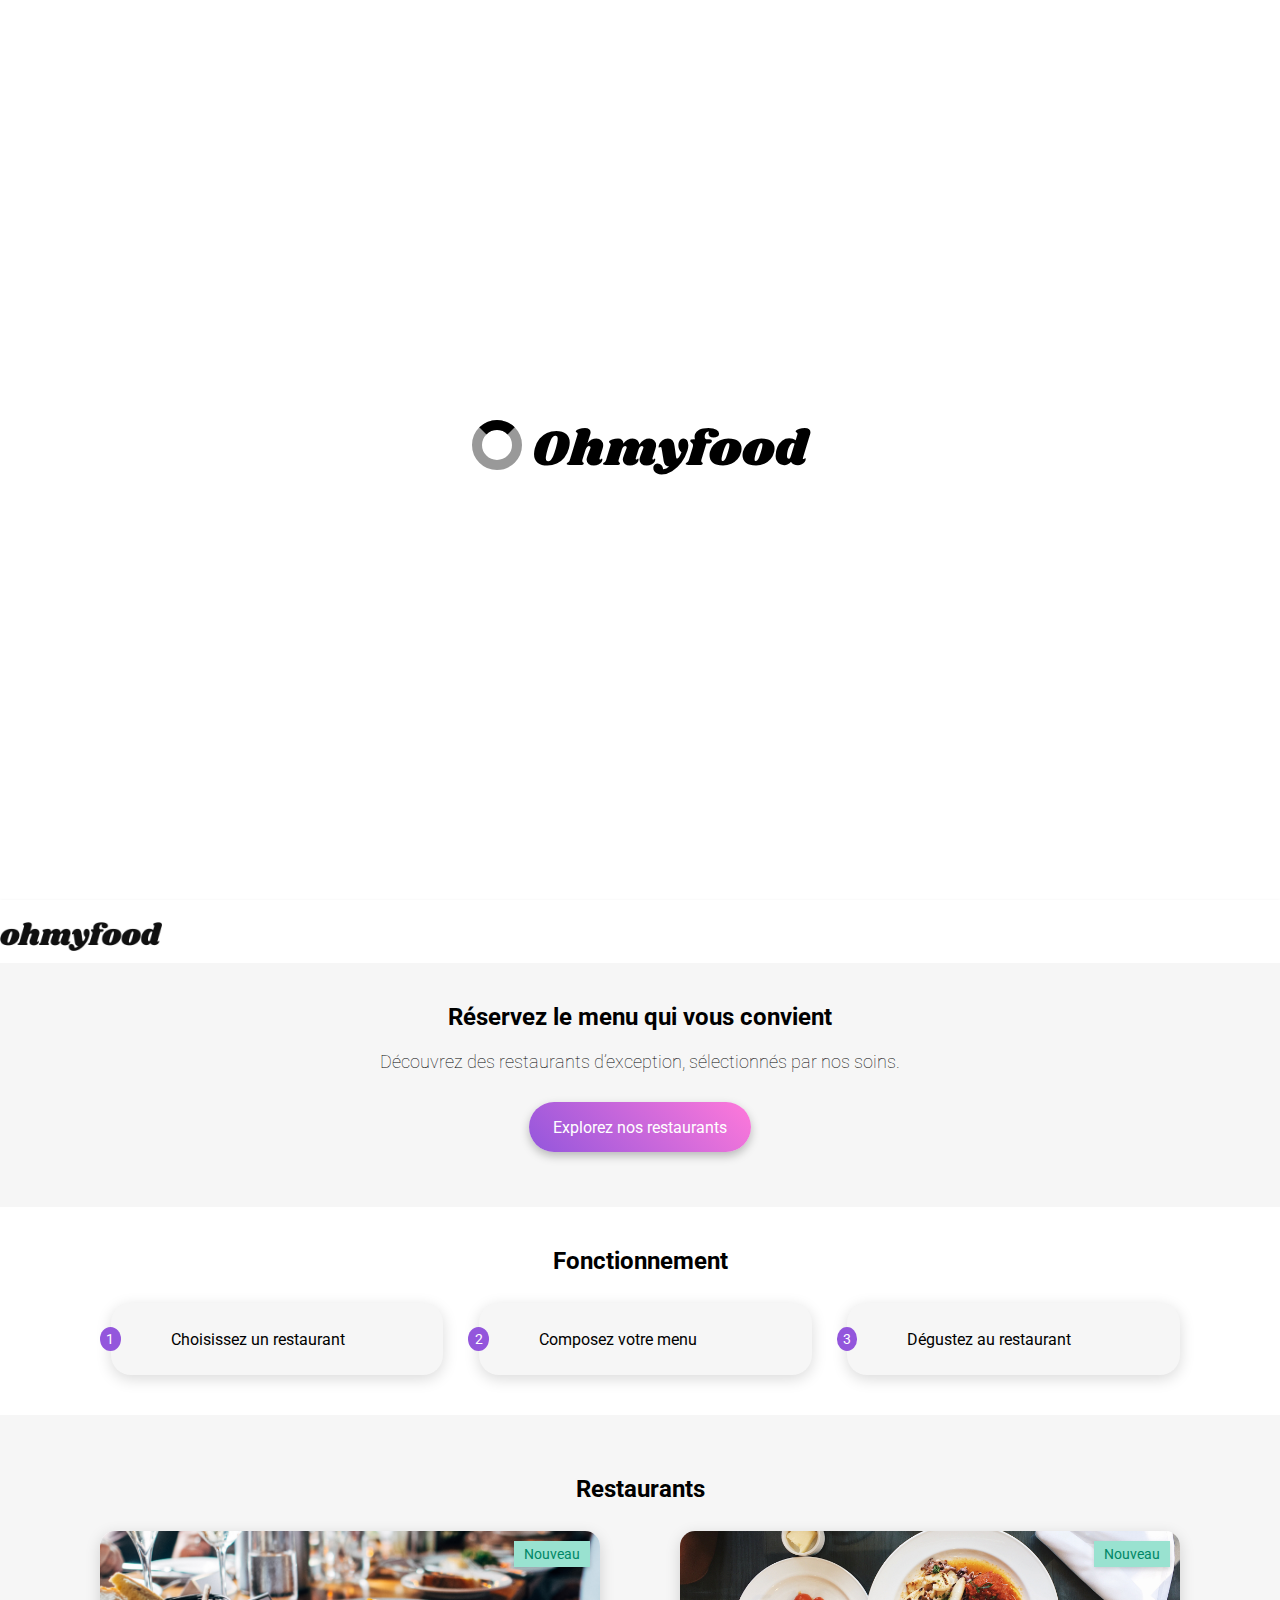
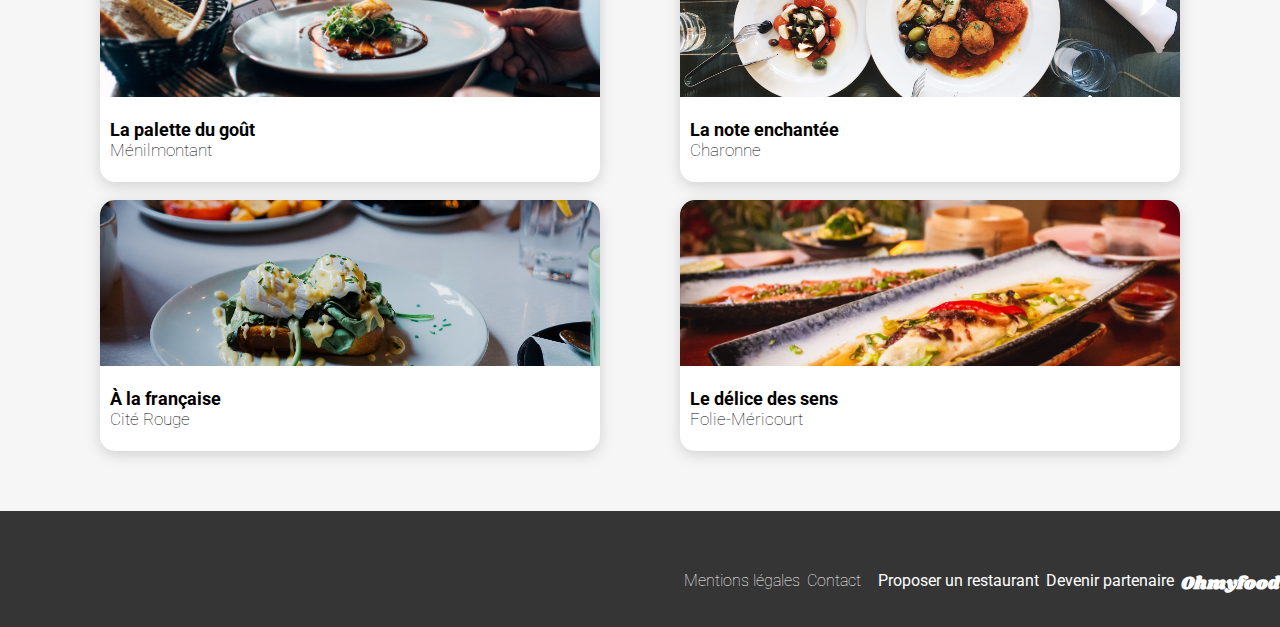
==== index.html @ f982ff37 "ad a loader animation" ====
<!DOCTYPE html>
<html lang="en">
<head>
    <meta charset="UTF-8">
    <meta name="viewport" content="width=device-width, initial-scale=1.0">
    <title>Accueil Ohmyfood</title>
    <link rel="preconnect" href="https://fonts.googleapis.com">
    <link rel="preconnect" href="https://fonts.gstatic.com" crossorigin>
    <link href="https://fonts.googleapis.com/css2?family=Roboto:wght@300;500;700&family=Shrikhand&display=swap" rel="stylesheet">
    <link href="assets/css/style.css" rel="stylesheet">
    <link rel="stylesheet" href="https://cdnjs.cloudflare.com/ajax/libs/font-awesome/6.2.1/css/all.min.css"
    integrity="sha512-MV7K8+y+gLIBoVD59lQIYicR65iaqukzvf/nwasF0nqhPay5w/9lJmVM2hMDcnK1OnMGCdVK+iQrJ7lzPJQd1w=="
    crossorigin="anonymous" referrerpolicy="no-referrer">
</head>
<body class="main-container">

    <div class="loader-box fadeout">
        <span class="loader"></span>
        Ohmyfood
    </div>

    <header class="header-ohmyfood">
        <img src="assets/images/logo/ohmyfood.png" alt="Le logo de Ohmyfood" class="logo">
    </header>

    <main class="second-container">
        <section class="research-and-advertising">
            <form action=""></form>
            <section class="advertising">
                <h1 class="advertising-title">
                    Réservez le menu qui vous convient
                </h1>
                <p class="advertising-paragraph">
                    Découvrez des restaurants d’exception, sélectionnés par nos soins.
                </p>
                <button class="big-button">
                    Explorez nos restaurants
                </button>
            </section>
        </section>
        <section class="fonctionnement">
            <h2 class="fonctionnement-title">
                Fonctionnement
            </h2>
            <div class="fonctionnement-cards">
                <article class="fonctionnement-card">
                    <div class="fonctionnement-card-number">1</div>
                    <div class="fonctionnement-card-content">
                        <i class="fa-solid fa-mobile-screen-button fonctionnement-icon"></i>
                        <p>Choisissez un restaurant</p>
                    </div>
                </article>
                <article class="fonctionnement-card">
                    <div class="fonctionnement-card-number">2</div>
                    <div class="fonctionnement-card-content">
                        <i class="fa-solid fa-list fonctionnement-icon"></i>
                        <p>Composez votre menu</p>
                    </div>
                </article>
                <article class="fonctionnement-card">
                    <div class="fonctionnement-card-number">3</div>
                    <div class="fonctionnement-card-content">
                        <i class="fa-solid fa-store fonctionnement-icon"></i>
                        <p>Dégustez au restaurant</p>
                    </div>
                </article>
            </div>
        </section>
        <section class="restaurants">
            <h2 class="restaurants-title">Restaurants</h2>
            <section class="restaurants-cards">
                <article>
                    <a href="restaurants/la_palette_du_gout.html" class="restaurant-card">
                        <div class="restaurant-card-sup">
                            <img src="assets/images/restaurants/jay-wennington.jpg" alt="La photo d'un joli plat gastronomique avec du saumon" class="restaurant-card-sup-img">
                            <button class="restaurant-card-sup-button small-button">Nouveau</button>
                        </div>
                        <div class="restaurant-card-sub">
                            <div>
                                <h3>La palette du goût</h3>
                                <p>Ménilmontant</p>
                            </div>
                            <i class="fa-regular fa-heart"></i>
                        </div>
                    </a>
                </article>
                <article>
                    <a href="restaurants/la_note_enchantee.html" class="restaurant-card">
                        <div class="restaurant-card-sup">
                            <img src="assets/images/restaurants/stil.jpg" alt="La photo d'un joli plat gastronomique en sauce vu du dessus avec des pommes de terre" class="restaurant-card-sup-img">
                            <button class="restaurant-card-sup-button small-button">Nouveau</button>
                        </div>
                        <div class="restaurant-card-sub">
                            <div>
                                <h3>La note enchantée</h3>
                                <p>Charonne</p>
                            </div>
                            <i class="fa-regular fa-heart"></i>
                        </div>
                    </a>
                </article>
                <article>
                    <a href="restaurants/a_la_francaise.html" class="restaurant-card">
                        <div class="restaurant-card-sup">
                            <img src="assets/images/restaurants/toa-heftiba.jpg" alt="La photo d'un joli plat gastronomique avec des toasts et oeufs benedict" class="restaurant-card-sup-img">
                        </div>
                        <div class="restaurant-card-sub">
                            <div>
                                <h3>À la française</h3>
                                <p>Cité Rouge</p>
                            </div>
                            <i class="fa-regular fa-heart"></i>
                        </div>
                    </a>
                </article>
                <article>
                    <a href="restaurants/le_delice_des_sens.html" class="restaurant-card">
                        <div class="restaurant-card-sup">
                            <img src="assets/images/restaurants/louis-hansel.jpg" alt="La photo d'un joli plat gastronomique asiatique en sauce avec du poisson" class="restaurant-card-sup-img">
                        </div>
                        <div class="restaurant-card-sub">
                            <div>
                                <h3>Le délice des sens</h3>
                                <p>Folie-Méricourt</p>
                            </div>
                            <i class="fa-regular fa-heart"></i>
                        </div>
                    </a>
                </article>
            </section>
        </section>
    </main>

    <footer class="footer-ohmyfood">
        <h2 class="footer-title">Ohmyfood</h2>
        <ul class="footer-ul-partnership">
            <li class="footer-ul-partnership-li">
                <i class="fa-solid fa-utensils footer-icon"></i>
                Proposer un restaurant
            </li>
            <li>
                <i class="fa-solid fa-handshake-angle footer-icon"></i>
                Devenir partenaire
            </li>
        </ul>
        <ul class="footer-ul-official">
            <li>Mentions légales</li>
            <li>Contact</li>
        </ul>
    </footer>
</body>
</html>
---- assets/css/style.css ----
/* General */
* {
  font-family: "Roboto", sans-serif;
  padding: 0%;
  margin: 0%;
}

.main-container {
  width: 100%;
  display: flex;
  flex-direction: column;
  align-items: center;
}

.second-container {
  width: 100%;
  display: flex;
  flex-direction: column;
  align-items: center;
}

li {
  list-style: none;
}

a {
  text-decoration: none;
}

/* font-variables */
.title, .fonctionnement .fonctionnement-title, .advertising .advertising-title {
  font-size: 24px;
  font-weight: bold;
}

.restaurant-cart-menu-title {
  font-family: "Shrikhand", serif;
  font-size: 28px;
  padding-right: 28px;
}

.footer-title {
  font-family: "Shrikhand", serif;
  font-size: 18px;
  color: white;
}

.subcoment, .restaurant-card .restaurant-card-sub p, .advertising .advertising-paragraph {
  font-size: 17px;
  font-weight: lighter;
}

.subcoment-cart {
  font-size: 15px;
  font-weight: lighter;
}

.small-title, .big-button, .restaurant-card .restaurant-card-sub h3, .fonctionnement-card .fonctionnement-card-content {
  font-size: 18px;
  font-weight: medium;
}

.price {
  font-size: 15px;
  font-weight: bold;
}

/* color */
/* drop-shadow */
/* animations */
.fadein1 {
  animation: fade-in 1.5s ease-in-out forwards;
}
@keyframes fade-in {
  from {
    opacity: 0;
  }
  to {
    opacity: 1;
  }
}

.fadein2 {
  animation: fade-in 3.5s ease-in-out forwards;
}
@keyframes fade-in {
  from {
    opacity: 0;
  }
  to {
    opacity: 1;
  }
}

.fadein3 {
  animation: fade-in 4s ease-in-out forwards;
}
@keyframes fade-in {
  from {
    opacity: 0;
  }
  to {
    opacity: 1;
  }
}

.fadeout {
  animation: fade-out 5s linear forwards;
}
@keyframes fade-out {
  from {
    display: flex;
  }
  to {
    display: none;
  }
}

/***** header *****/
.header-ohmyfood {
  height: 63px;
  display: flex;
  flex-direction: row;
  align-items: center;
  justify-content: space-around;
  box-shadow: 0px 2px 4px 0px rgba(0, 0, 0, 0.15);
  width: 100%;
}
.header-ohmyfood .header-arrow {
  font-size: 16px;
}
.header-ohmyfood .logo {
  width: 162px;
  padding-top: 20px;
  padding-bottom: 10px;
  margin-right: auto;
}

/***** research & advertising *****/
.research-and-advertising {
  display: flex;
  flex-direction: column;
  width: 100%;
}

/** advertising **/
.advertising {
  background-color: #f6f6f6;
  display: flex;
  flex-direction: column;
  align-items: center;
  text-align: center;
  padding: 40px 20px 55px 20px;
}
.advertising .advertising-title {
  padding-bottom: 20px;
}
.advertising .advertising-paragraph {
  font-size: 18px;
  padding-bottom: 30px;
}

/***** fonctionnement *****/
.fonctionnement {
  display: flex;
  flex-direction: column;
  padding: 40px 20px;
  width: 100%;
  align-self: center;
}
.fonctionnement .fonctionnement-title {
  padding-bottom: 28px;
}
.fonctionnement .fonctionnement-cards {
  display: flex;
  flex-direction: column;
  gap: 25px;
}

.fonctionnement-card {
  display: flex;
  flex-direction: row;
  height: 72px;
  align-items: center;
}
.fonctionnement-card .fonctionnement-card-number {
  background-color: #9356DC;
  height: 24px;
  width: 24px;
  border-radius: 50%;
  font-size: 14px;
  color: white;
  display: flex;
  justify-content: center;
  align-items: center;
  margin-right: -10px;
  z-index: 1;
}
.fonctionnement-card .fonctionnement-card-content {
  font-size: 16px;
  height: 100%;
  display: flex;
  flex-direction: row;
  align-items: center;
  background-color: #f6f6f6;
  box-shadow: 0px 4px 15px 0px rgba(0, 0, 0, 0.15);
  width: 100%;
  border-radius: 20px;
  padding-left: 35px;
}
.fonctionnement-card .fonctionnement-card-content .fonctionnement-icon {
  color: #7E7E7E;
  padding-right: 25px;
}

/* Medium devices (tablets, more/equal than 1024px) */
@media (min-width: 1024px) {
  .fonctionnement {
    align-items: center;
  }
  .fonctionnement .fonctionnement-cards {
    display: flex;
    flex-direction: row;
    width: 1080px;
  }
  .fonctionnement .fonctionnement-cards .fonctionnement-card {
    width: 33%;
  }
}
/***** restaurants *****/
.restaurants {
  display: flex;
  flex-direction: column;
  background-color: #f6f6f6;
  padding: 60px 20px;
  gap: 28px;
  width: 100%;
}

.restaurants-cards {
  display: flex;
  flex-direction: column;
  gap: 18px;
}

.restaurant-card {
  color: black;
  background-color: white;
  display: flex;
  flex-direction: column;
  height: 251px;
  border-radius: 15px;
  box-shadow: 0px 4px 15px 0px rgba(0, 0, 0, 0.15);
}
.restaurant-card .restaurant-card-sup {
  height: 66%;
  position: relative;
}
.restaurant-card .restaurant-card-sup .restaurant-card-sup-img {
  object-fit: cover;
  width: 100%;
  height: 100%;
  border-radius: 15px 15px 0px 0px;
}
.restaurant-card .restaurant-card-sup .restaurant-card-sup-button {
  position: absolute;
  top: 0;
  right: 0;
  margin: 10px;
}
.restaurant-card .restaurant-card-sub {
  height: 34%;
  display: flex;
  flex-direction: row;
  align-items: center;
  justify-content: space-between;
  padding: 0px 20px 0px 10px;
  border-radius: 0px 0px 15px 15px;
}
.restaurant-card .restaurant-card-sub i {
  font-size: 22px;
  padding-top: -10px;
}

/* Medium devices (tablets, more/equal than 1024px) */
@media (min-width: 1024px) {
  .restaurants {
    align-items: center;
    justify-content: center;
  }
  .restaurants .restaurants-cards {
    width: 1080px;
    flex-direction: row;
    justify-content: space-between;
    flex-wrap: wrap;
  }
  .restaurants .restaurants-cards .restaurant-card {
    width: 500px;
  }
}
/***** footer *****/
.footer-ohmyfood {
  display: flex;
  flex-direction: column;
  padding: 28px 40px;
  gap: 7px;
  color: white;
  background-color: #353535;
  width: 100%;
}
.footer-ohmyfood .footer-logo {
  width: 95px;
  margin-bottom: 13px;
}
.footer-ohmyfood .footer-logo svg {
  fill: white;
}
.footer-ohmyfood .footer-ul-partnership {
  display: flex;
  flex-direction: column;
  gap: 7px;
  font-size: 16px;
}
.footer-ohmyfood .footer-ul-partnership .footer-ul-partnership-li {
  display: flex;
  flex-direction: row;
  gap: 10px;
  font-weight: medium;
}
.footer-ohmyfood .footer-ul-official {
  display: flex;
  flex-direction: column;
  gap: 7px;
  font-weight: lighter;
}
.footer-ohmyfood .footer-icon {
  font-size: 13px;
}

@media (min-width: 1024px) {
  .footer-ohmyfood {
    flex-direction: row-reverse;
    padding: 60px 5% 30px;
  }
  .footer-ohmyfood .footer-ul-partnership {
    flex-direction: row;
  }
  .footer-ohmyfood .footer-ul-official {
    flex-direction: row;
  }
}
/***** restaurant cart banner *****/
.restaurant-cart-banner {
  height: 275px;
  width: 100%;
  object-fit: cover;
  z-index: 0;
  position: relative;
}

/***** restaurant cart menu *****/
.restaurant-cart-menu {
  display: flex;
  flex-direction: column;
  width: 100%;
  background-color: #f6f6f6;
  border-radius: 25px 25px 0px 0px;
  padding: 40px 12px;
  margin-top: -40px;
  z-index: 1;
  position: relative;
  gap: 40px;
}
.restaurant-cart-menu .restaurant-cart-menu-big-button {
  width: 186px;
  align-self: center;
}

.restaurant-cart-menu-title-and-choice {
  display: flex;
  flex-direction: row;
  justify-content: space-between;
}

.restaurant-cart-menu-section {
  display: flex;
  flex-direction: column;
  gap: 12px;
  opacity: 0;
}
.restaurant-cart-menu-section .restaurant-cart-menu-section-title {
  font-size: 16px;
  font-weight: lighter;
  text-transform: uppercase;
  position: relative;
}
.restaurant-cart-menu-section .restaurant-cart-menu-section-title:before {
  content: "";
  position: absolute;
  bottom: -5px;
  left: 0;
  width: 40px;
  border-bottom: 3px solid #99E2D0;
}

.restaurant-cart-menu-article {
  display: flex;
  flex-direction: column;
  padding: 12px;
  background-color: white;
  border-radius: 15px;
  box-shadow: 0px 4px 15px 0px rgba(0, 0, 0, 0.15);
  transition: margin-right 500ms;
}
.restaurant-cart-menu-article:hover {
  margin-right: 10%;
}
.restaurant-cart-menu-article .restaurant-cart-menu-article-sub {
  display: flex;
  flex-direction: row;
  justify-content: space-between;
}

/* Medium devices (tablets, more/equal than 1024px) */
@media (min-width: 1024px) {
  .restaurant-cart-menu {
    width: 1055px;
    align-items: center;
  }
  .restaurant-cart-menu .restaurant-cart-menu-section {
    width: 684px;
  }
}
/* color */
/* drop-shadow */
/* animations */
.fadein1 {
  animation: fade-in 1.5s ease-in-out forwards;
}
@keyframes fade-in {
  from {
    opacity: 0;
  }
  to {
    opacity: 1;
  }
}

.fadein2 {
  animation: fade-in 3.5s ease-in-out forwards;
}
@keyframes fade-in {
  from {
    opacity: 0;
  }
  to {
    opacity: 1;
  }
}

.fadein3 {
  animation: fade-in 4s ease-in-out forwards;
}
@keyframes fade-in {
  from {
    opacity: 0;
  }
  to {
    opacity: 1;
  }
}

.fadeout {
  animation: fade-out 5s linear forwards;
}
@keyframes fade-out {
  from {
    display: flex;
  }
  to {
    display: none;
  }
}

/** buttons **/
.big-button {
  font-size: 16px;
  color: white;
  height: 50px;
  background: linear-gradient(45deg, #9356DC, #FF79DA);
  border-radius: 25px;
  padding: 0px 1.5em 0px 1.5em;
  border: none;
  box-shadow: 0px 4px 10px 0px rgba(0, 0, 0, 0.25);
  transition: background 2s, box-shadow 2s;
}
.big-button:hover {
  background: linear-gradient(45deg, #a16be0, #ff93e1);
  box-shadow: 0px 6px 12px 0px rgba(0, 0, 0, 0.3);
}

.small-button {
  font-size: 14px;
  font-weight: medium;
  background: #99E2D0;
  color: #008766;
  padding: 5px 10px;
  border: none;
  box-shadow: 0px 2px 4px 0px rgba(0, 0, 0, 0.15);
}

/**loader**/
.loader-box {
  height: 100vh;
  width: 100vh;
  display: flex;
  align-items: center;
  justify-content: center;
  font-family: "Shrikhand", serif;
  font-size: 50px;
}
.loader-box .loader {
  position: relative;
  width: 30px;
  height: 30px;
  display: inline-block;
  border-radius: 30px;
  border: 10px solid rgba(0, 0, 0, 0.4);
  margin-right: 10px;
  margin-bottom: 10px;
}
.loader-box .loader::after {
  content: "";
  position: absolute;
  top: -10px;
  left: -10px;
  bottom: -10px;
  right: -10px;
  border-radius: 30px;
  border: 10px solid transparent;
  border-top-color: black;
  animation: spin 1s linear infinite;
}

@keyframes spin {
  0% {
    transform: rotate(0deg);
  }
  100% {
    transform: rotate(360deg);
  }
}
/* color */
/* drop-shadow */
/* animations */
.fadein1 {
  animation: fade-in 1.5s ease-in-out forwards;
}
@keyframes fade-in {
  from {
    opacity: 0;
  }
  to {
    opacity: 1;
  }
}

.fadein2 {
  animation: fade-in 3.5s ease-in-out forwards;
}
@keyframes fade-in {
  from {
    opacity: 0;
  }
  to {
    opacity: 1;
  }
}

.fadein3 {
  animation: fade-in 4s ease-in-out forwards;
}
@keyframes fade-in {
  from {
    opacity: 0;
  }
  to {
    opacity: 1;
  }
}

.fadeout {
  animation: fade-out 5s linear forwards;
}
@keyframes fade-out {
  from {
    display: flex;
  }
  to {
    display: none;
  }
}

/*# sourceMappingURL=style.css.map */
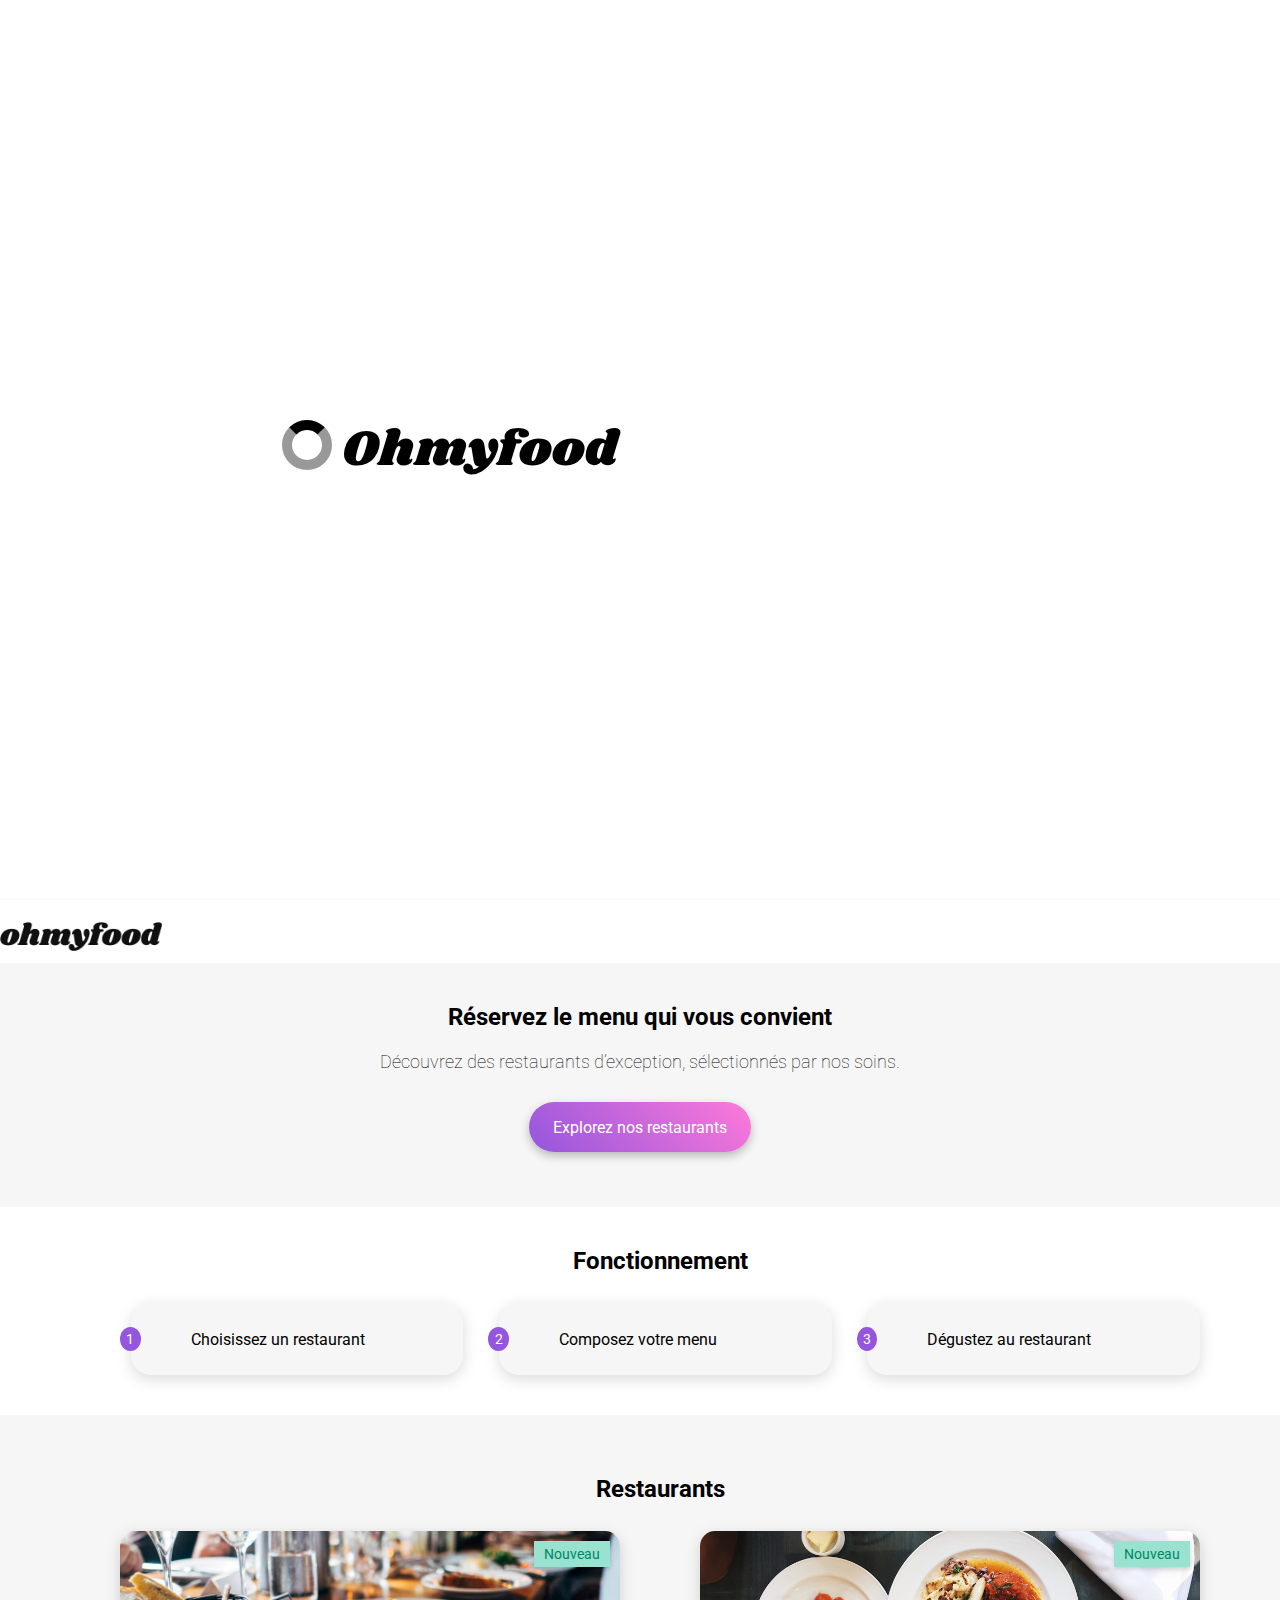
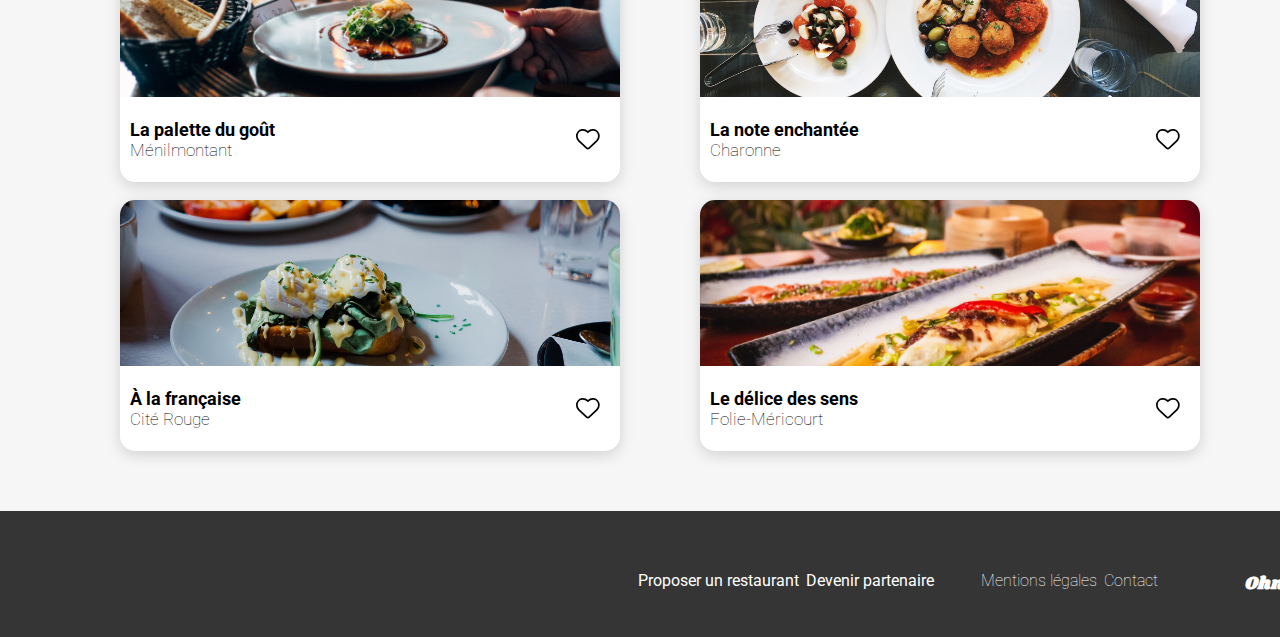
==== commit bb0600d8: "add the heart animation" ====
--- a/index.html
+++ b/index.html
@@ -80,7 +80,7 @@
                                 <h3>La palette du goût</h3>
                                 <p>Ménilmontant</p>
                             </div>
-                            <i class="fa-regular fa-heart"></i>
+                            <svg class="favorite" xmlns="http://www.w3.org/2000/svg" height="1em" viewBox="-20 0 552 512"><!--! Font Awesome Free 6.4.2 by @fontawesome - https://fontawesome.com License - https://fontawesome.com/license (Commercial License) Copyright 2023 Fonticons, Inc. --><path d="M47.6 300.4L228.3 469.1c7.5 7 17.4 10.9 27.7 10.9s20.2-3.9 27.7-10.9L464.4 300.4c30.4-28.3 47.6-68 47.6-109.5v-5.8c0-69.9-50.5-129.5-119.4-141C347 36.5 300.6 51.4 268 84L256 96 244 84c-32.6-32.6-79-47.5-124.6-39.9C50.5 55.6 0 115.2 0 185.1v5.8c0 41.5 17.2 81.2 47.6 109.5z"/></svg>
                         </div>
                     </a>
                 </article>
@@ -95,7 +95,7 @@
                                 <h3>La note enchantée</h3>
                                 <p>Charonne</p>
                             </div>
-                            <i class="fa-regular fa-heart"></i>
+                            <svg class="favorite" xmlns="http://www.w3.org/2000/svg" height="1em" viewBox="-20 0 552 512"><!--! Font Awesome Free 6.4.2 by @fontawesome - https://fontawesome.com License - https://fontawesome.com/license (Commercial License) Copyright 2023 Fonticons, Inc. --><path d="M47.6 300.4L228.3 469.1c7.5 7 17.4 10.9 27.7 10.9s20.2-3.9 27.7-10.9L464.4 300.4c30.4-28.3 47.6-68 47.6-109.5v-5.8c0-69.9-50.5-129.5-119.4-141C347 36.5 300.6 51.4 268 84L256 96 244 84c-32.6-32.6-79-47.5-124.6-39.9C50.5 55.6 0 115.2 0 185.1v5.8c0 41.5 17.2 81.2 47.6 109.5z"/></svg>
                         </div>
                     </a>
                 </article>
@@ -109,7 +109,7 @@
                                 <h3>À la française</h3>
                                 <p>Cité Rouge</p>
                             </div>
-                            <i class="fa-regular fa-heart"></i>
+                            <svg class="favorite" xmlns="http://www.w3.org/2000/svg" height="1em" viewBox="-20 0 552 512"><!--! Font Awesome Free 6.4.2 by @fontawesome - https://fontawesome.com License - https://fontawesome.com/license (Commercial License) Copyright 2023 Fonticons, Inc. --><path d="M47.6 300.4L228.3 469.1c7.5 7 17.4 10.9 27.7 10.9s20.2-3.9 27.7-10.9L464.4 300.4c30.4-28.3 47.6-68 47.6-109.5v-5.8c0-69.9-50.5-129.5-119.4-141C347 36.5 300.6 51.4 268 84L256 96 244 84c-32.6-32.6-79-47.5-124.6-39.9C50.5 55.6 0 115.2 0 185.1v5.8c0 41.5 17.2 81.2 47.6 109.5z"/></svg>
                         </div>
                     </a>
                 </article>
@@ -123,7 +123,7 @@
                                 <h3>Le délice des sens</h3>
                                 <p>Folie-Méricourt</p>
                             </div>
-                            <i class="fa-regular fa-heart"></i>
+                            <svg class="favorite" xmlns="http://www.w3.org/2000/svg" height="1em" viewBox="-20 0 552 512"><!--! Font Awesome Free 6.4.2 by @fontawesome - https://fontawesome.com License - https://fontawesome.com/license (Commercial License) Copyright 2023 Fonticons, Inc. --><path d="M47.6 300.4L228.3 469.1c7.5 7 17.4 10.9 27.7 10.9s20.2-3.9 27.7-10.9L464.4 300.4c30.4-28.3 47.6-68 47.6-109.5v-5.8c0-69.9-50.5-129.5-119.4-141C347 36.5 300.6 51.4 268 84L256 96 244 84c-32.6-32.6-79-47.5-124.6-39.9C50.5 55.6 0 115.2 0 185.1v5.8c0 41.5 17.2 81.2 47.6 109.5z"/></svg>
                         </div>
                     </a>
                 </article>
--- a/assets/css/style.css
+++ b/assets/css/style.css
@@ -9,14 +9,7 @@
   width: 100%;
   display: flex;
   flex-direction: column;
-  align-items: center;
-}
-
-.second-container {
-  width: 100%;
-  display: flex;
-  flex-direction: column;
-  align-items: center;
+  box-sizing: border-box;
 }
 
 li {
@@ -43,6 +36,7 @@
   font-family: "Shrikhand", serif;
   font-size: 18px;
   color: white;
+  margin-bottom: 10px;
 }
 
 .subcoment, .restaurant-card .restaurant-card-sub p, .advertising .advertising-paragraph {
@@ -105,7 +99,7 @@
 }
 
 .fadeout {
-  animation: fade-out 5s linear forwards;
+  animation: fade-out 3s linear forwards;
 }
 @keyframes fade-out {
   from {
@@ -277,9 +271,23 @@
   padding: 0px 20px 0px 10px;
   border-radius: 0px 0px 15px 15px;
 }
-.restaurant-card .restaurant-card-sub i {
-  font-size: 22px;
+.restaurant-card .restaurant-card-sub .favorite {
+  height: 22px;
   padding-top: -10px;
+  fill: transparent;
+  stroke-width: 40;
+  stroke: black;
+}
+.restaurant-card .restaurant-card-sub .favorite:hover {
+  animation: filling 0.25s linear forwards;
+}
+@keyframes filling {
+  from {
+    fill: transparent;
+  }
+  to {
+    fill: black;
+  }
 }
 
 /* Medium devices (tablets, more/equal than 1024px) */
@@ -344,9 +352,13 @@
   }
   .footer-ohmyfood .footer-ul-partnership {
     flex-direction: row;
+    order: 2;
+    padding-right: 40px;
   }
   .footer-ohmyfood .footer-ul-official {
     flex-direction: row;
+    order: 1;
+    padding-right: 80px;
   }
 }
 /***** restaurant cart banner *****/
@@ -471,7 +483,7 @@
 }
 
 .fadeout {
-  animation: fade-out 5s linear forwards;
+  animation: fade-out 3s linear forwards;
 }
 @keyframes fade-out {
   from {
@@ -590,7 +602,7 @@
 }
 
 .fadeout {
-  animation: fade-out 5s linear forwards;
+  animation: fade-out 3s linear forwards;
 }
 @keyframes fade-out {
   from {
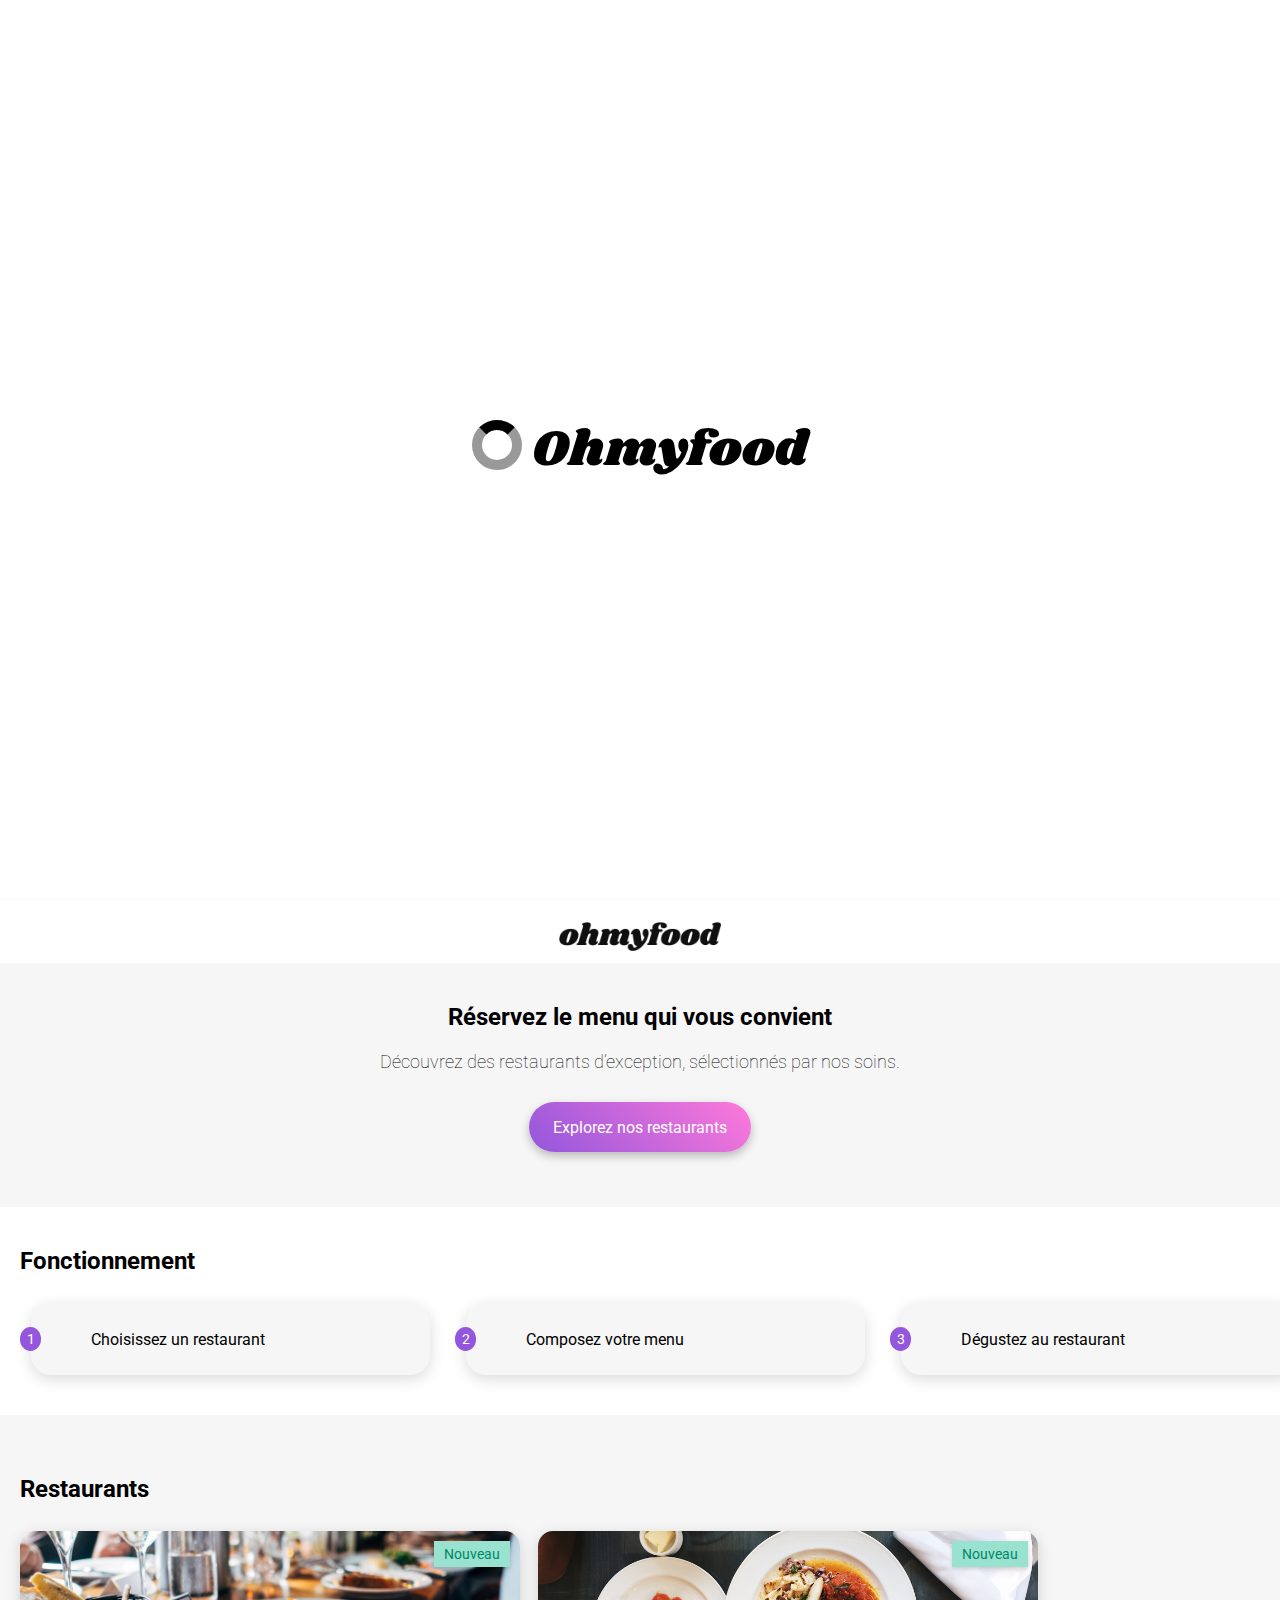
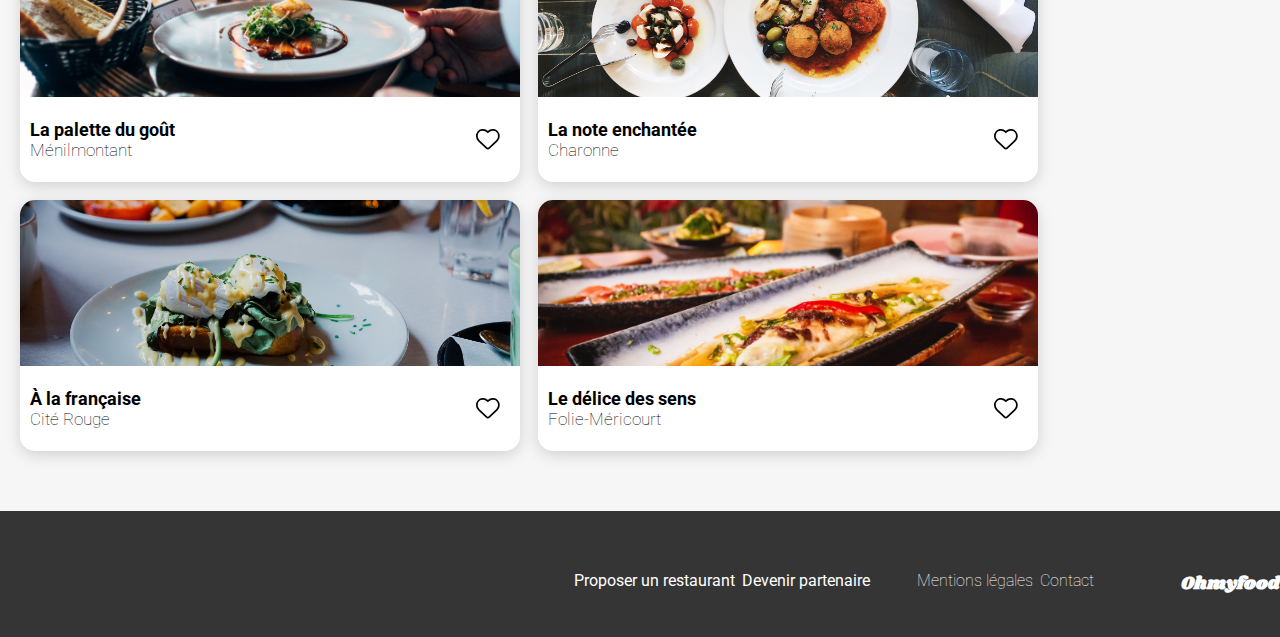
==== commit 2a6109d7: "starting menu animation" ====
--- a/index.html
+++ b/index.html
@@ -23,7 +23,7 @@
         <img src="assets/images/logo/ohmyfood.png" alt="Le logo de Ohmyfood" class="logo">
     </header>
 
-    <main class="second-container">
+    <main>
         <section class="research-and-advertising">
             <form action=""></form>
             <section class="advertising">
--- a/assets/css/style.css
+++ b/assets/css/style.css
@@ -12,6 +12,11 @@
   box-sizing: border-box;
 }
 
+@media (min-width: 1024px) {
+  .main-container {
+    align-items: center;
+  }
+}
 li {
   list-style: none;
 }
@@ -116,7 +121,7 @@
   display: flex;
   flex-direction: row;
   align-items: center;
-  justify-content: space-around;
+  justify-content: center;
   box-shadow: 0px 2px 4px 0px rgba(0, 0, 0, 0.15);
   width: 100%;
 }
@@ -127,7 +132,6 @@
   width: 162px;
   padding-top: 20px;
   padding-bottom: 10px;
-  margin-right: auto;
 }
 
 /***** research & advertising *****/
@@ -210,12 +214,11 @@
 /* Medium devices (tablets, more/equal than 1024px) */
 @media (min-width: 1024px) {
   .fonctionnement {
-    align-items: center;
+    width: 100%;
   }
   .fonctionnement .fonctionnement-cards {
     display: flex;
     flex-direction: row;
-    width: 1080px;
   }
   .fonctionnement .fonctionnement-cards .fonctionnement-card {
     width: 33%;
@@ -292,14 +295,8 @@
 
 /* Medium devices (tablets, more/equal than 1024px) */
 @media (min-width: 1024px) {
-  .restaurants {
-    align-items: center;
-    justify-content: center;
-  }
   .restaurants .restaurants-cards {
-    width: 1080px;
     flex-direction: row;
-    justify-content: space-between;
     flex-wrap: wrap;
   }
   .restaurants .restaurants-cards .restaurant-card {
@@ -416,6 +413,7 @@
 }
 
 .restaurant-cart-menu-article {
+  position: relative;
   display: flex;
   flex-direction: column;
   padding: 12px;
@@ -426,11 +424,21 @@
 }
 .restaurant-cart-menu-article:hover {
   margin-right: 10%;
+  border-radius: 15px 0px 0px 15px;
+}
+.restaurant-cart-menu-article:hover .checking {
+  display: block;
 }
 .restaurant-cart-menu-article .restaurant-cart-menu-article-sub {
   display: flex;
   flex-direction: row;
   justify-content: space-between;
+}
+.restaurant-cart-menu-article .checking {
+  display: none;
+  width: 59px;
+  background-color: #99E2D0;
+  margin-right: -13%;
 }
 
 /* Medium devices (tablets, more/equal than 1024px) */
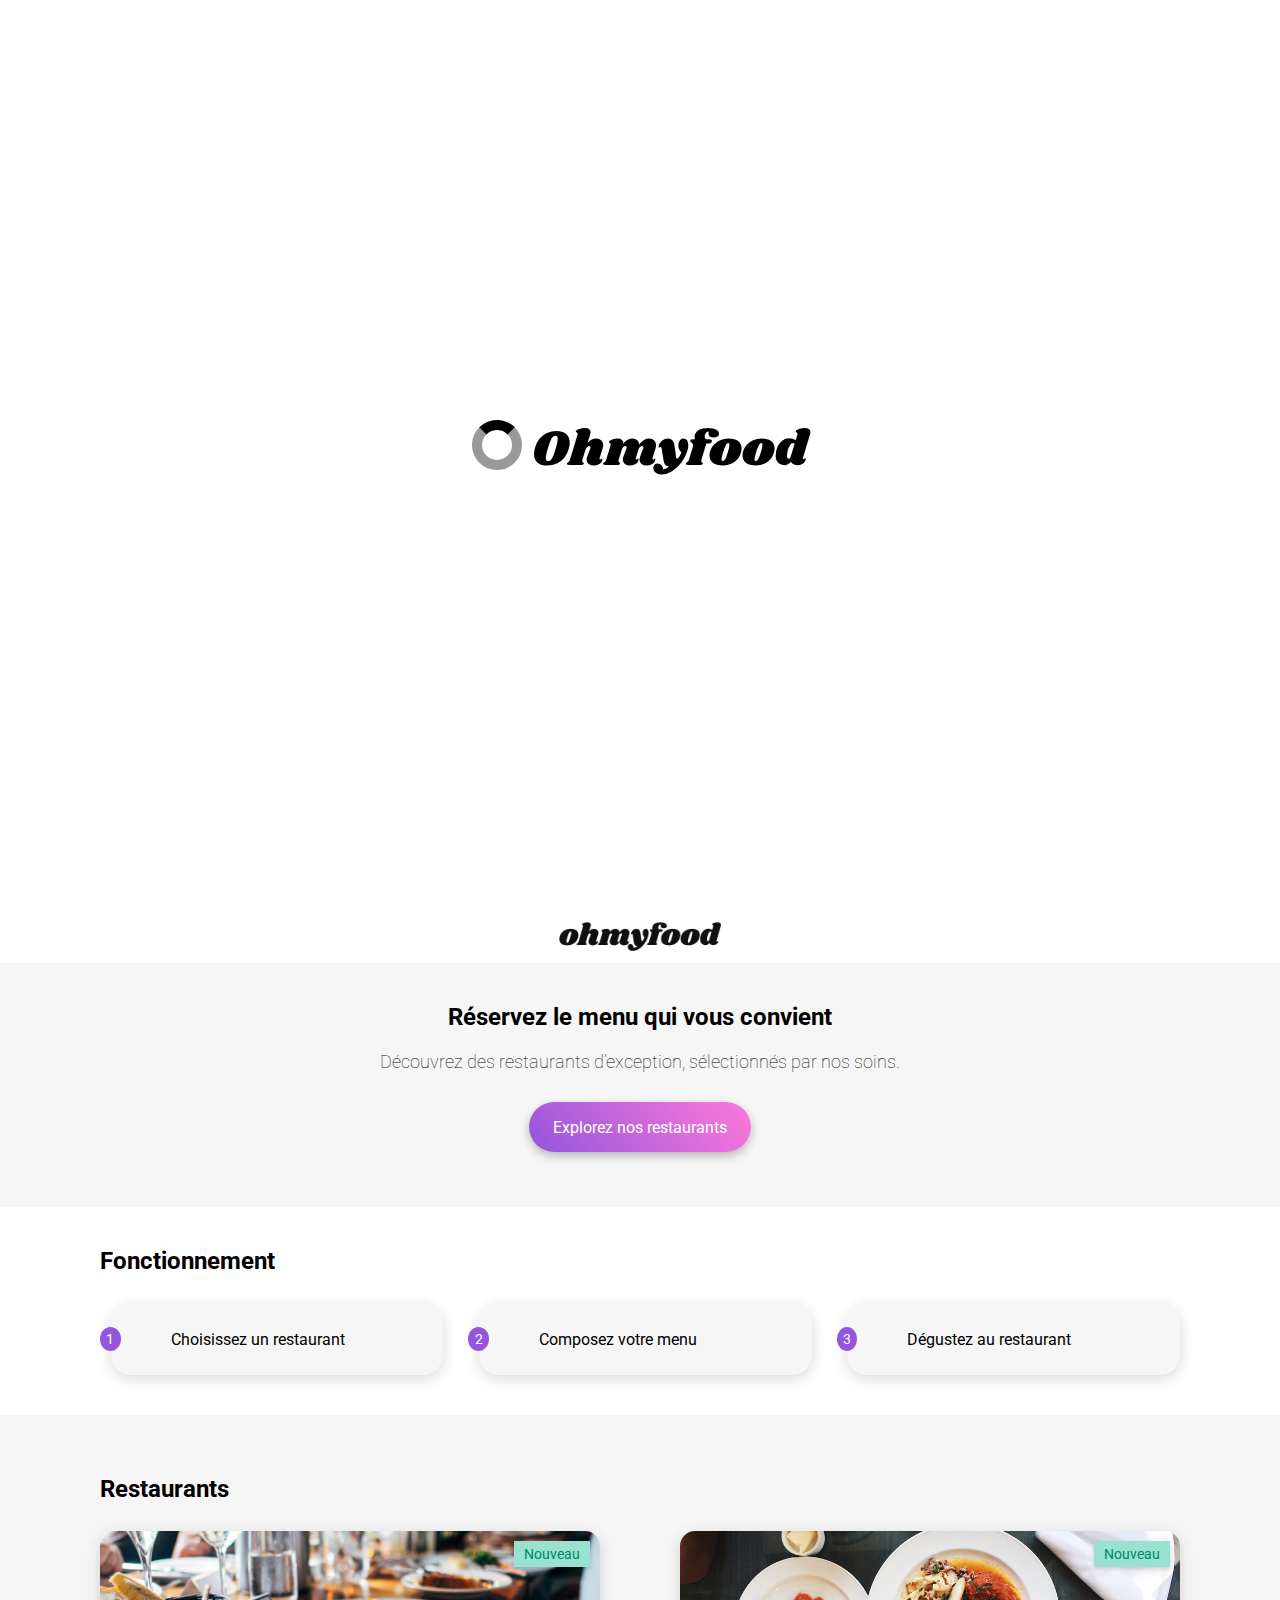
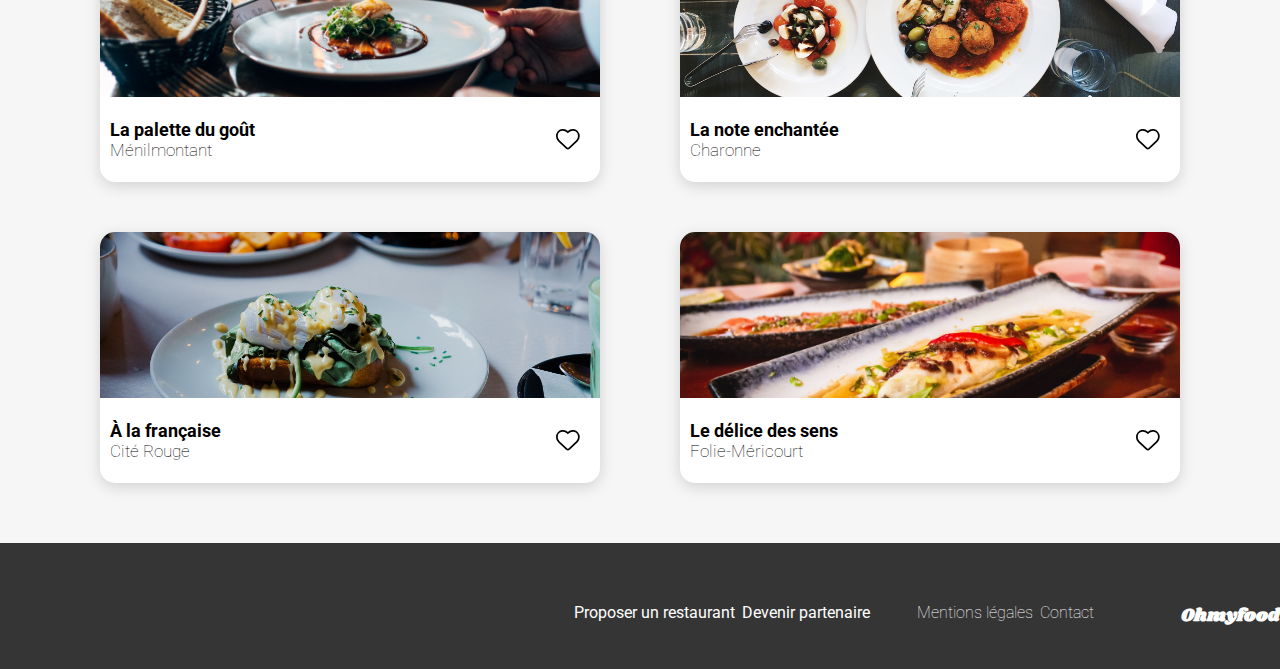
==== commit 617519e0: "desktop device clean" ====
--- a/index.html
+++ b/index.html
@@ -39,35 +39,38 @@
             </section>
         </section>
         <section class="fonctionnement">
-            <h2 class="fonctionnement-title">
-                Fonctionnement
-            </h2>
-            <div class="fonctionnement-cards">
-                <article class="fonctionnement-card">
-                    <div class="fonctionnement-card-number">1</div>
-                    <div class="fonctionnement-card-content">
-                        <i class="fa-solid fa-mobile-screen-button fonctionnement-icon"></i>
-                        <p>Choisissez un restaurant</p>
-                    </div>
-                </article>
-                <article class="fonctionnement-card">
-                    <div class="fonctionnement-card-number">2</div>
-                    <div class="fonctionnement-card-content">
-                        <i class="fa-solid fa-list fonctionnement-icon"></i>
-                        <p>Composez votre menu</p>
-                    </div>
-                </article>
-                <article class="fonctionnement-card">
-                    <div class="fonctionnement-card-number">3</div>
-                    <div class="fonctionnement-card-content">
-                        <i class="fa-solid fa-store fonctionnement-icon"></i>
-                        <p>Dégustez au restaurant</p>
-                    </div>
-                </article>
+            <div class="fonctionnement-box">
+                <h2 class="fonctionnement-title">
+                    Fonctionnement
+                </h2>
+                <div class="fonctionnement-cards">
+                    <article class="fonctionnement-card">
+                        <div class="fonctionnement-card-number">1</div>
+                        <div class="fonctionnement-card-content">
+                            <i class="fa-solid fa-mobile-screen-button fonctionnement-icon"></i>
+                            <p>Choisissez un restaurant</p>
+                        </div>
+                    </article>
+                    <article class="fonctionnement-card">
+                        <div class="fonctionnement-card-number">2</div>
+                        <div class="fonctionnement-card-content">
+                            <i class="fa-solid fa-list fonctionnement-icon"></i>
+                            <p>Composez votre menu</p>
+                        </div>
+                    </article>
+                    <article class="fonctionnement-card">
+                        <div class="fonctionnement-card-number">3</div>
+                        <div class="fonctionnement-card-content">
+                            <i class="fa-solid fa-store fonctionnement-icon"></i>
+                            <p>Dégustez au restaurant</p>
+                        </div>
+                    </article>
+                </div>
             </div>
         </section>
         <section class="restaurants">
-            <h2 class="restaurants-title">Restaurants</h2>
+            <div class="restaurants-box ">
+                <h2 class="restaurants-title">Restaurants</h2>
             <section class="restaurants-cards">
                 <article>
                     <a href="restaurants/la_palette_du_gout.html" class="restaurant-card">
@@ -128,6 +131,7 @@
                     </a>
                 </article>
             </section>
+            </div>
         </section>
     </main>
 
--- a/assets/css/style.css
+++ b/assets/css/style.css
@@ -26,7 +26,7 @@
 }
 
 /* font-variables */
-.title, .fonctionnement .fonctionnement-title, .advertising .advertising-title {
+.title, .fonctionnement-box .fonctionnement-title, .advertising .advertising-title {
   font-size: 24px;
   font-weight: bold;
 }
@@ -127,12 +127,20 @@
 }
 .header-ohmyfood .header-arrow {
   font-size: 16px;
-}
-.header-ohmyfood .logo {
+  width: 5%;
+  margin-left: 5%;
+}
+.header-ohmyfood .logo-part {
+  width: 90%;
+}
+.header-ohmyfood .logo, .header-ohmyfood .logo-restaurant {
   width: 162px;
   padding-top: 20px;
   padding-bottom: 10px;
 }
+.header-ohmyfood .logo-restaurant {
+  margin-left: 38%;
+}
 
 /***** research & advertising *****/
 .research-and-advertising {
@@ -160,16 +168,22 @@
 
 /***** fonctionnement *****/
 .fonctionnement {
+  width: 100%;
+  display: flex;
+  justify-content: center;
+}
+
+.fonctionnement-box {
   display: flex;
   flex-direction: column;
   padding: 40px 20px;
   width: 100%;
   align-self: center;
 }
-.fonctionnement .fonctionnement-title {
+.fonctionnement-box .fonctionnement-title {
   padding-bottom: 28px;
 }
-.fonctionnement .fonctionnement-cards {
+.fonctionnement-box .fonctionnement-cards {
   display: flex;
   flex-direction: column;
   gap: 25px;
@@ -213,22 +227,28 @@
 
 /* Medium devices (tablets, more/equal than 1024px) */
 @media (min-width: 1024px) {
-  .fonctionnement {
-    width: 100%;
-  }
-  .fonctionnement .fonctionnement-cards {
+  .fonctionnement-box {
+    width: 1080px;
+  }
+  .fonctionnement-box .fonctionnement-cards {
     display: flex;
     flex-direction: row;
   }
-  .fonctionnement .fonctionnement-cards .fonctionnement-card {
+  .fonctionnement-box .fonctionnement-cards .fonctionnement-card {
     width: 33%;
   }
 }
 /***** restaurants *****/
 .restaurants {
-  display: flex;
-  flex-direction: column;
+  width: 100%;
+  display: flex;
+  justify-content: center;
   background-color: #f6f6f6;
+}
+
+.restaurants-box {
+  display: flex;
+  flex-direction: column;
   padding: 60px 20px;
   gap: 28px;
   width: 100%;
@@ -295,11 +315,19 @@
 
 /* Medium devices (tablets, more/equal than 1024px) */
 @media (min-width: 1024px) {
-  .restaurants .restaurants-cards {
+  .restaurants {
+    width: 4000px;
+  }
+  .restaurants-box {
+    width: 1080px;
+  }
+  .restaurants-cards {
     flex-direction: row;
     flex-wrap: wrap;
-  }
-  .restaurants .restaurants-cards .restaurant-card {
+    justify-content: space-between;
+    gap: 50px;
+  }
+  .restaurants-cards .restaurant-card {
     width: 500px;
   }
 }
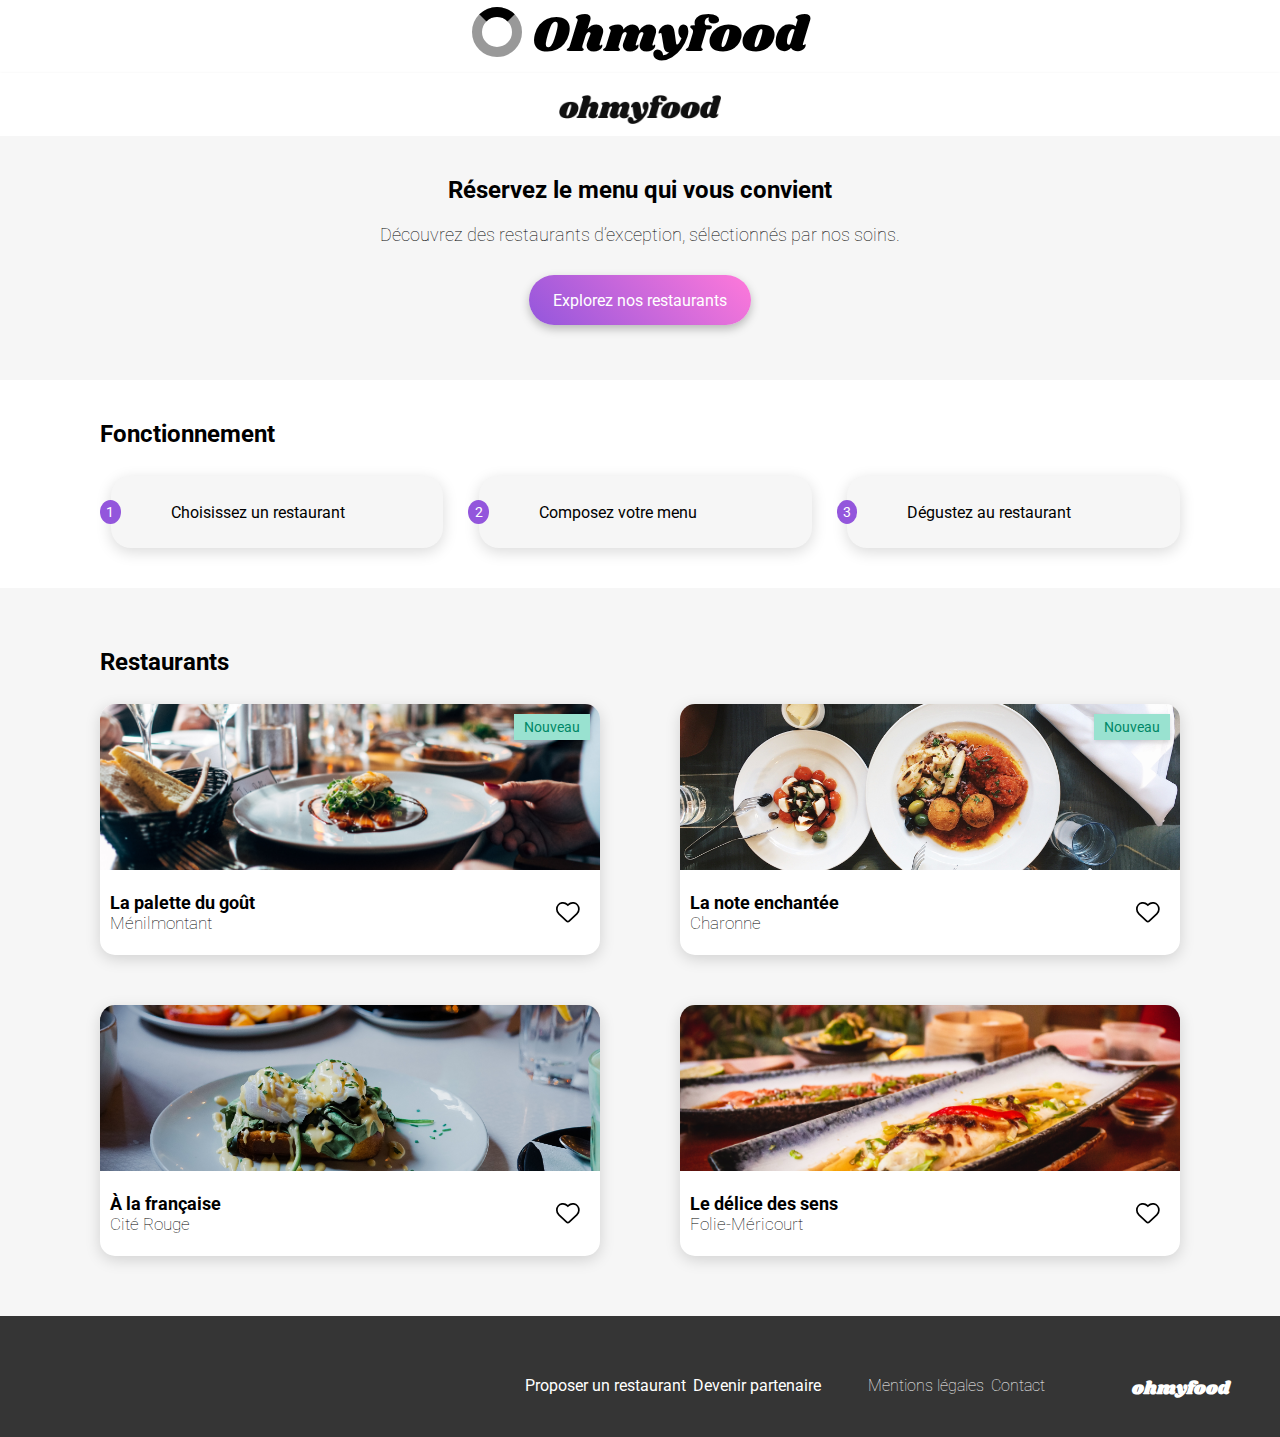
==== commit 72533fda: "improve footer" ====
--- a/index.html
+++ b/index.html
@@ -136,7 +136,7 @@
     </main>
 
     <footer class="footer-ohmyfood">
-        <h2 class="footer-title">Ohmyfood</h2>
+        <h2 class="footer-title">ohmyfood</h2>
         <ul class="footer-ul-partnership">
             <li class="footer-ul-partnership-li">
                 <i class="fa-solid fa-utensils footer-icon"></i>
--- a/assets/css/style.css
+++ b/assets/css/style.css
@@ -5,6 +5,10 @@
   margin: 0%;
 }
 
+main {
+  width: 100%;
+}
+
 .main-container {
   width: 100%;
   display: flex;
@@ -112,6 +116,25 @@
   }
   to {
     display: none;
+  }
+}
+
+.favorite {
+  height: 22px;
+  padding-top: -10px;
+  fill: transparent;
+  stroke-width: 40;
+  stroke: black;
+}
+.favorite:hover {
+  animation: filling 0.25s linear forwards;
+}
+@keyframes filling {
+  from {
+    fill: transparent;
+  }
+  to {
+    fill: black;
   }
 }
 
@@ -294,29 +317,10 @@
   padding: 0px 20px 0px 10px;
   border-radius: 0px 0px 15px 15px;
 }
-.restaurant-card .restaurant-card-sub .favorite {
-  height: 22px;
-  padding-top: -10px;
-  fill: transparent;
-  stroke-width: 40;
-  stroke: black;
-}
-.restaurant-card .restaurant-card-sub .favorite:hover {
-  animation: filling 0.25s linear forwards;
-}
-@keyframes filling {
-  from {
-    fill: transparent;
-  }
-  to {
-    fill: black;
-  }
-}
-
 /* Medium devices (tablets, more/equal than 1024px) */
 @media (min-width: 1024px) {
   .restaurants {
-    width: 4000px;
+    width: 100%;
   }
   .restaurants-box {
     width: 1080px;
@@ -335,11 +339,12 @@
 .footer-ohmyfood {
   display: flex;
   flex-direction: column;
-  padding: 28px 40px;
+  padding: 28px 0px;
   gap: 7px;
   color: white;
   background-color: #353535;
   width: 100%;
+  padding-left: 20px;
 }
 .footer-ohmyfood .footer-logo {
   width: 95px;
@@ -373,7 +378,8 @@
 @media (min-width: 1024px) {
   .footer-ohmyfood {
     flex-direction: row-reverse;
-    padding: 60px 5% 30px;
+    padding-top: 60px;
+    padding-bottom: 25px;
   }
   .footer-ohmyfood .footer-ul-partnership {
     flex-direction: row;
@@ -384,6 +390,9 @@
     flex-direction: row;
     order: 1;
     padding-right: 80px;
+  }
+  .footer-ohmyfood .footer-title {
+    padding-right: 60px;
   }
 }
 /***** restaurant cart banner *****/
@@ -417,6 +426,7 @@
   display: flex;
   flex-direction: row;
   justify-content: space-between;
+  align-items: center;
 }
 
 .restaurant-cart-menu-section {
@@ -440,33 +450,44 @@
   border-bottom: 3px solid #99E2D0;
 }
 
+.restaurant-cart-menu-article-and-checking {
+  display: flex;
+  flex-direction: row;
+}
+.restaurant-cart-menu-article-and-checking .checking {
+  display: none;
+  width: 10%;
+  color: white;
+  background-color: #99E2D0;
+  border-radius: 0px 15px 15px 0px;
+}
+.restaurant-cart-menu-article-and-checking:hover .checking {
+  display: flex;
+  justify-content: center;
+  align-items: center;
+  margin-left: -10%;
+  z-index: 0;
+}
+.restaurant-cart-menu-article-and-checking:hover .restaurant-cart-menu-article {
+  border-radius: 15px 0px 0px 15px;
+  margin-right: 10%;
+  z-index: 1;
+}
+
 .restaurant-cart-menu-article {
-  position: relative;
   display: flex;
   flex-direction: column;
   padding: 12px;
   background-color: white;
   border-radius: 15px;
   box-shadow: 0px 4px 15px 0px rgba(0, 0, 0, 0.15);
+  width: 100%;
   transition: margin-right 500ms;
-}
-.restaurant-cart-menu-article:hover {
-  margin-right: 10%;
-  border-radius: 15px 0px 0px 15px;
-}
-.restaurant-cart-menu-article:hover .checking {
-  display: block;
 }
 .restaurant-cart-menu-article .restaurant-cart-menu-article-sub {
   display: flex;
   flex-direction: row;
   justify-content: space-between;
-}
-.restaurant-cart-menu-article .checking {
-  display: none;
-  width: 59px;
-  background-color: #99E2D0;
-  margin-right: -13%;
 }
 
 /* Medium devices (tablets, more/equal than 1024px) */
@@ -527,6 +548,25 @@
   }
   to {
     display: none;
+  }
+}
+
+.favorite {
+  height: 22px;
+  padding-top: -10px;
+  fill: transparent;
+  stroke-width: 40;
+  stroke: black;
+}
+.favorite:hover {
+  animation: filling 0.25s linear forwards;
+}
+@keyframes filling {
+  from {
+    fill: transparent;
+  }
+  to {
+    fill: black;
   }
 }
 
@@ -559,8 +599,8 @@
 
 /**loader**/
 .loader-box {
-  height: 100vh;
-  width: 100vh;
+  height: 100%;
+  width: 100%;
   display: flex;
   align-items: center;
   justify-content: center;
@@ -649,4 +689,23 @@
   }
 }
 
+.favorite {
+  height: 22px;
+  padding-top: -10px;
+  fill: transparent;
+  stroke-width: 40;
+  stroke: black;
+}
+.favorite:hover {
+  animation: filling 0.25s linear forwards;
+}
+@keyframes filling {
+  from {
+    fill: transparent;
+  }
+  to {
+    fill: black;
+  }
+}
+
 /*# sourceMappingURL=style.css.map */
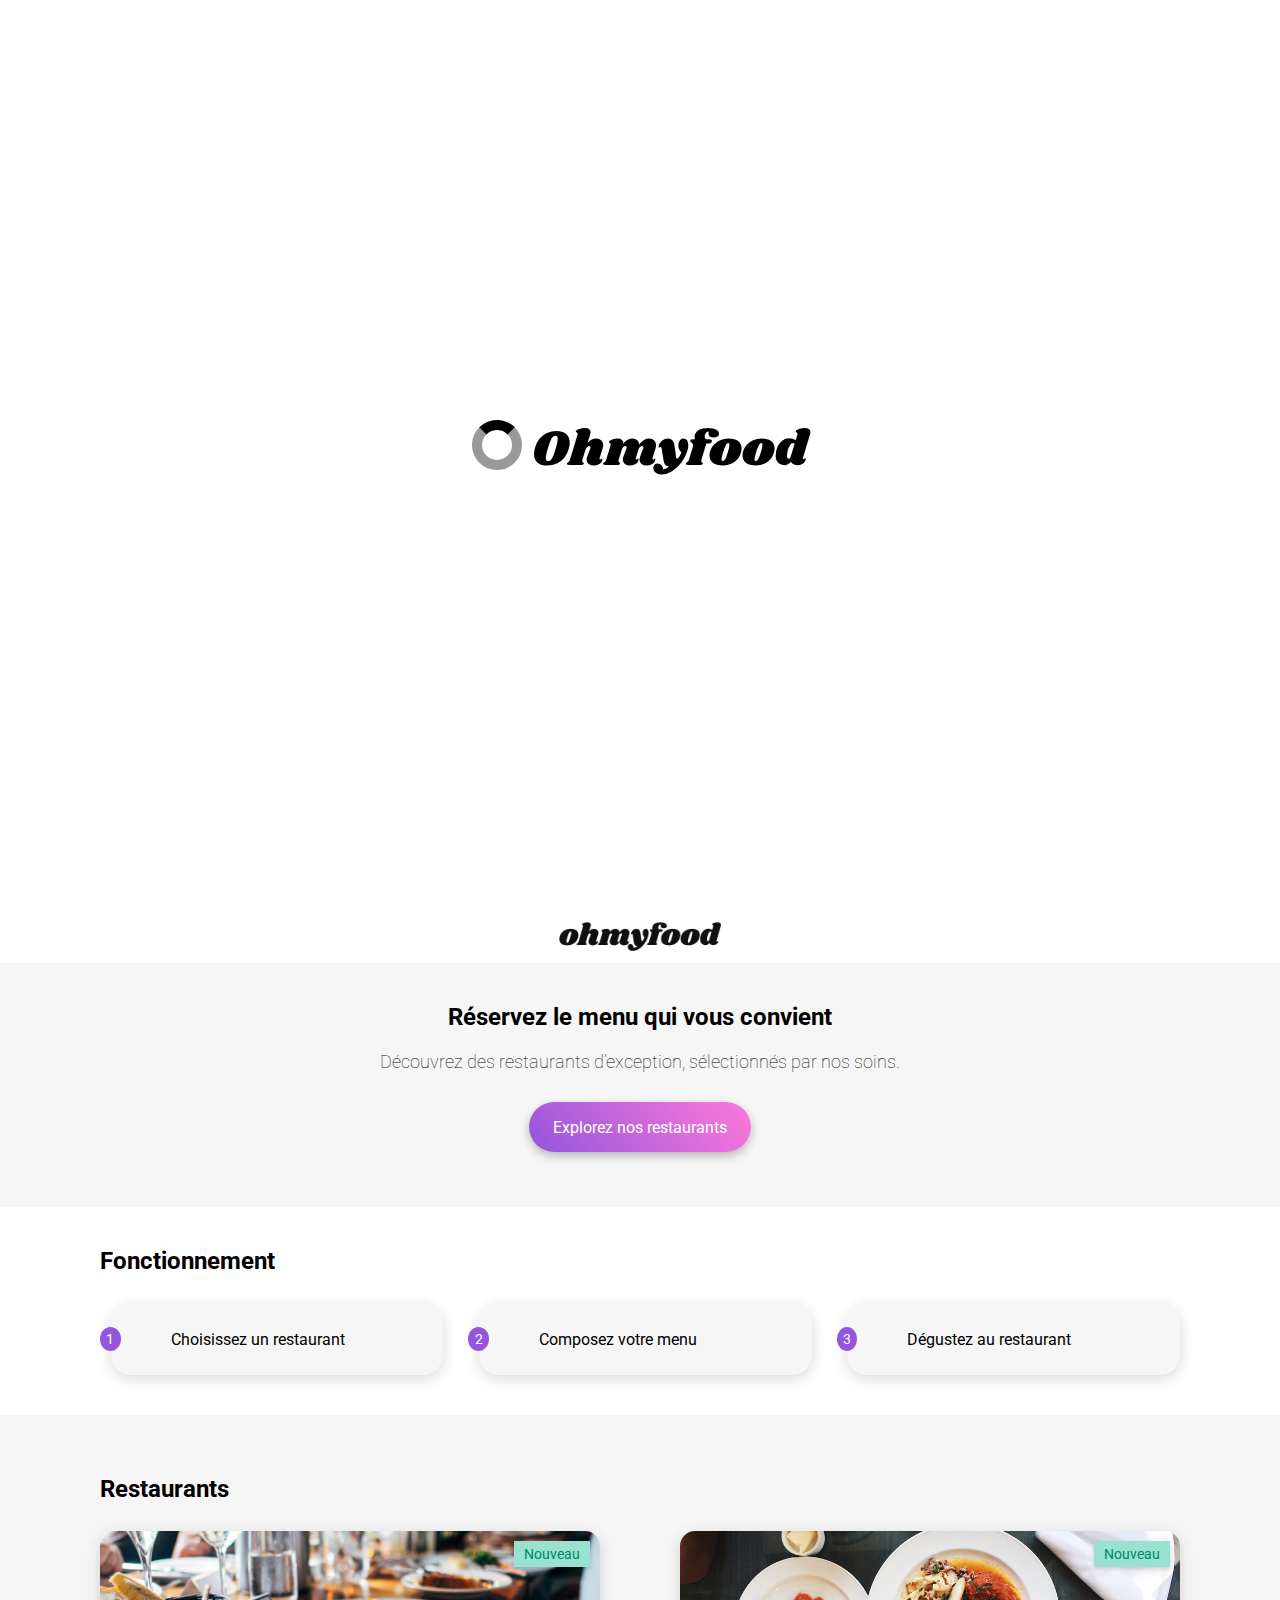
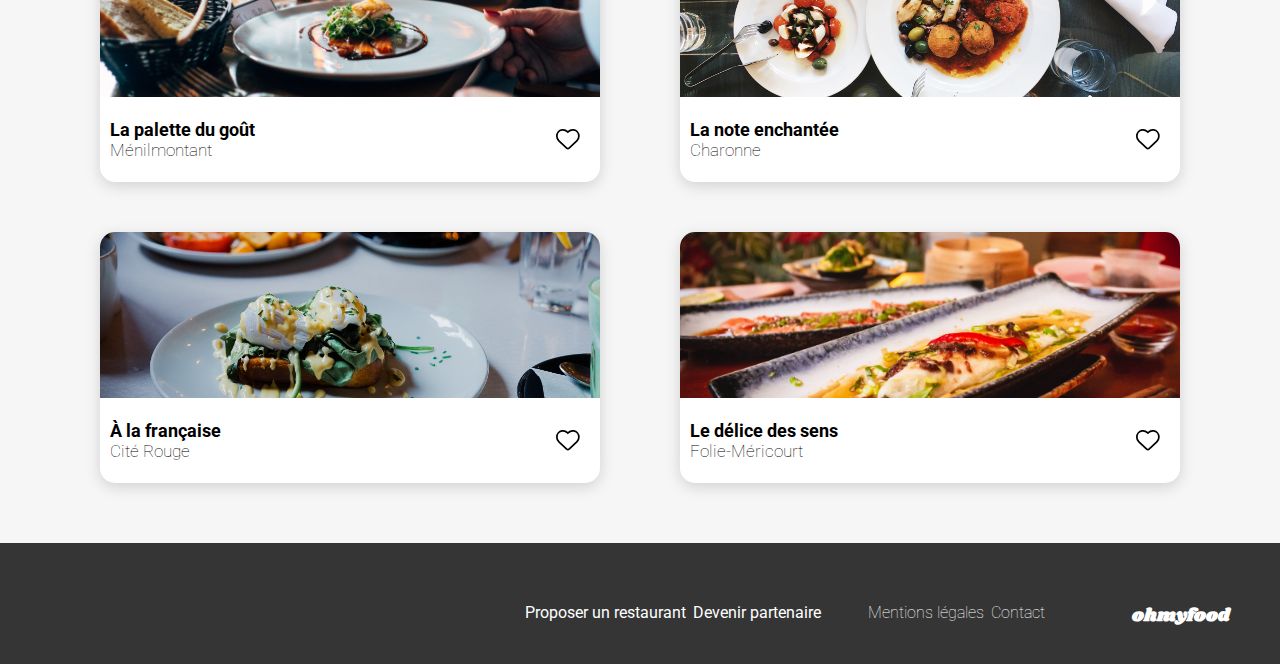
==== commit ec06e243: "add a link to an email on contact" ====
--- a/index.html
+++ b/index.html
@@ -149,7 +149,7 @@
         </ul>
         <ul class="footer-ul-official">
             <li>Mentions légales</li>
-            <li>Contact</li>
+            <li><a href="mailto:contact@ohmyfood.com">Contact</a></li>
         </ul>
     </footer>
 </body>
--- a/assets/css/style.css
+++ b/assets/css/style.css
@@ -27,6 +27,7 @@
 
 a {
   text-decoration: none;
+  color: inherit;
 }
 
 /* font-variables */
@@ -155,16 +156,13 @@
 }
 .header-ohmyfood .logo-part {
   width: 90%;
+  text-align: center;
 }
 .header-ohmyfood .logo, .header-ohmyfood .logo-restaurant {
   width: 162px;
   padding-top: 20px;
   padding-bottom: 10px;
 }
-.header-ohmyfood .logo-restaurant {
-  margin-left: 38%;
-}
-
 /***** research & advertising *****/
 .research-and-advertising {
   display: flex;
@@ -580,11 +578,11 @@
   padding: 0px 1.5em 0px 1.5em;
   border: none;
   box-shadow: 0px 4px 10px 0px rgba(0, 0, 0, 0.25);
-  transition: background 2s, box-shadow 2s;
+  transition: opacity 0.5s, box-shadow 0.5s;
 }
 .big-button:hover {
-  background: linear-gradient(45deg, #a16be0, #ff93e1);
   box-shadow: 0px 6px 12px 0px rgba(0, 0, 0, 0.3);
+  opacity: 0.7;
 }
 
 .small-button {
@@ -599,33 +597,33 @@
 
 /**loader**/
 .loader-box {
-  height: 100%;
-  width: 100%;
+  height: 100vh;
+  width: 100vw;
   display: flex;
   align-items: center;
   justify-content: center;
   font-family: "Shrikhand", serif;
-  font-size: 50px;
+  font-size: 30px;
 }
 .loader-box .loader {
   position: relative;
-  width: 30px;
-  height: 30px;
+  width: 18px;
+  height: 18px;
   display: inline-block;
   border-radius: 30px;
-  border: 10px solid rgba(0, 0, 0, 0.4);
-  margin-right: 10px;
-  margin-bottom: 10px;
+  border: 8px solid rgba(0, 0, 0, 0.4);
+  margin-right: 8px;
+  margin-bottom: 8px;
 }
 .loader-box .loader::after {
   content: "";
   position: absolute;
-  top: -10px;
-  left: -10px;
-  bottom: -10px;
-  right: -10px;
+  top: -8px;
+  left: -8px;
+  bottom: -8px;
+  right: -8px;
   border-radius: 30px;
-  border: 10px solid transparent;
+  border: 8px solid transparent;
   border-top-color: black;
   animation: spin 1s linear infinite;
 }
@@ -636,6 +634,40 @@
   }
   100% {
     transform: rotate(360deg);
+  }
+}
+/* Medium devices (tablets, more/equal than 768px) */
+@media (min-width: 768px) {
+  .loader-box {
+    height: 100vh;
+    width: 100vw;
+    display: flex;
+    align-items: center;
+    justify-content: center;
+    font-family: "Shrikhand", serif;
+    font-size: 50px;
+  }
+  .loader-box .loader {
+    position: relative;
+    width: 30px;
+    height: 30px;
+    display: inline-block;
+    border-radius: 30px;
+    border: 10px solid rgba(0, 0, 0, 0.4);
+    margin-right: 10px;
+    margin-bottom: 10px;
+  }
+  .loader-box .loader::after {
+    content: "";
+    position: absolute;
+    top: -10px;
+    left: -10px;
+    bottom: -10px;
+    right: -10px;
+    border-radius: 30px;
+    border: 10px solid transparent;
+    border-top-color: black;
+    animation: spin 1s linear infinite;
   }
 }
 /* color */
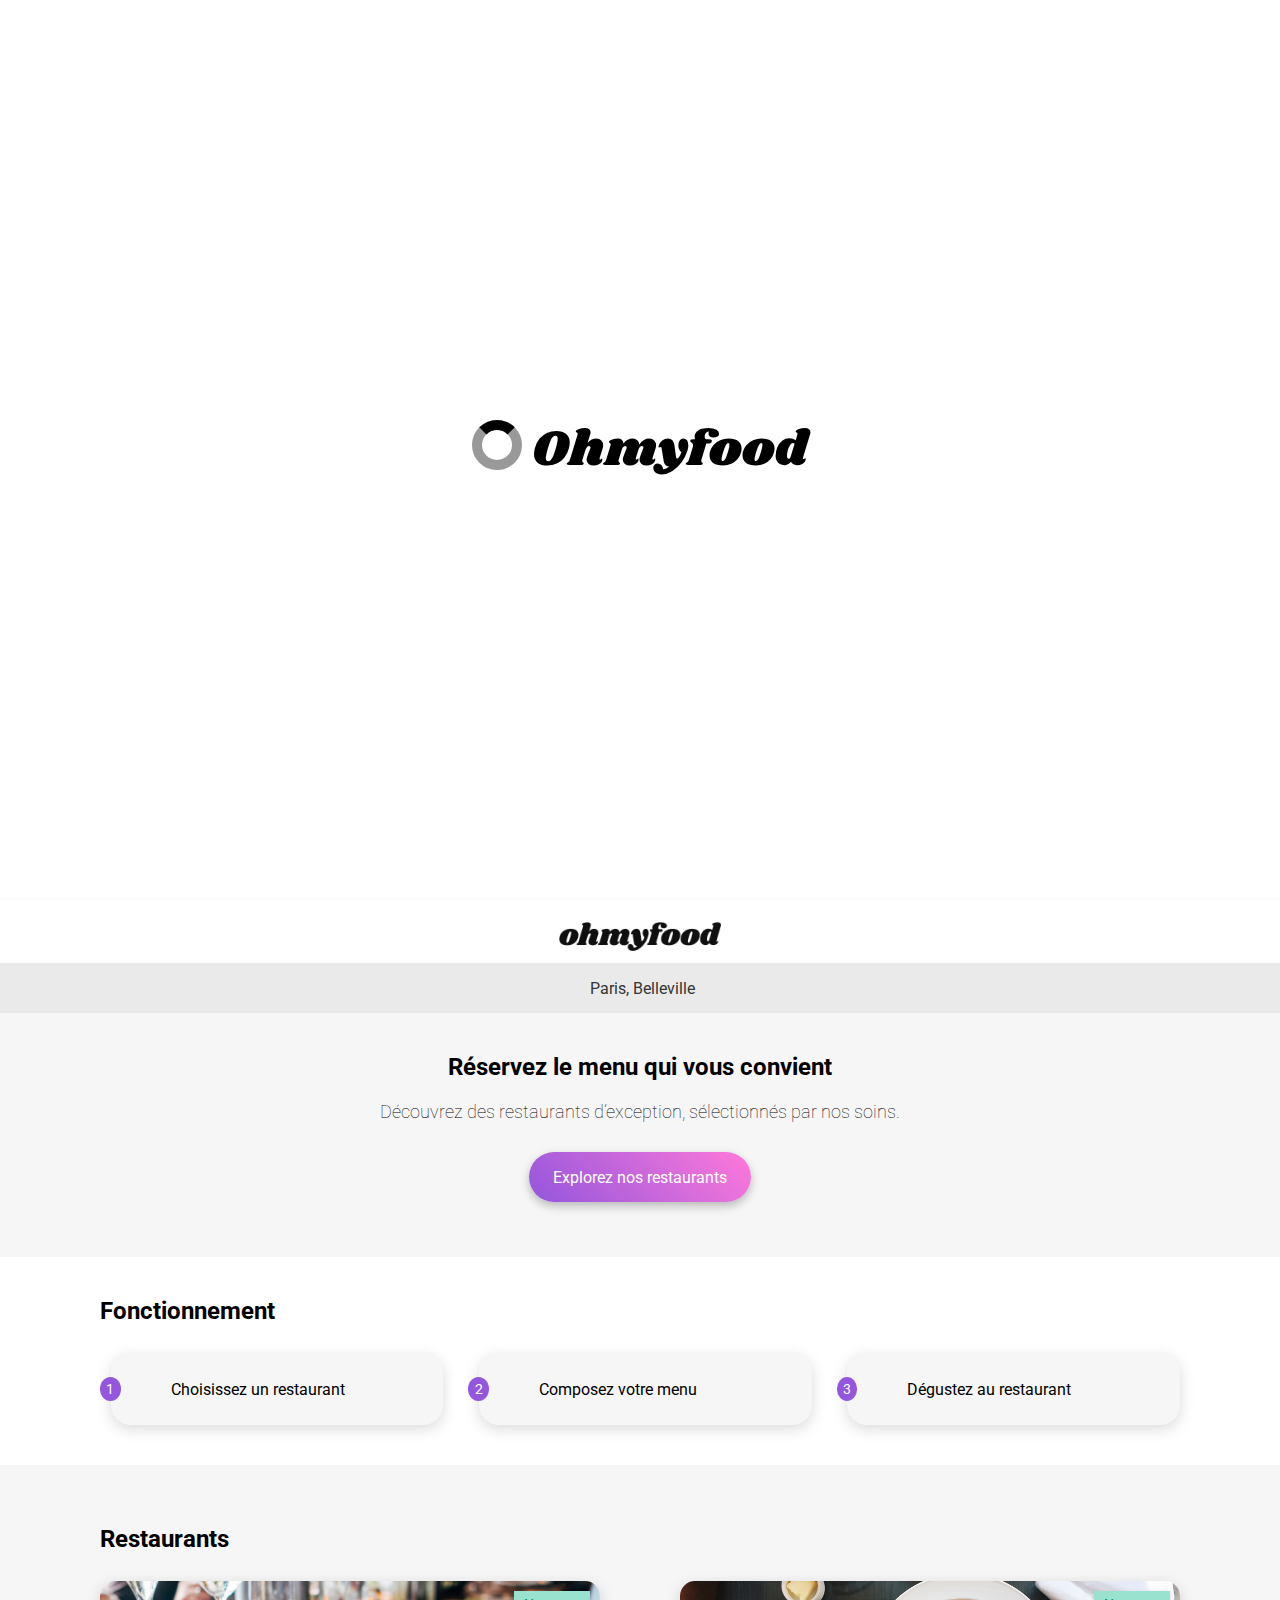
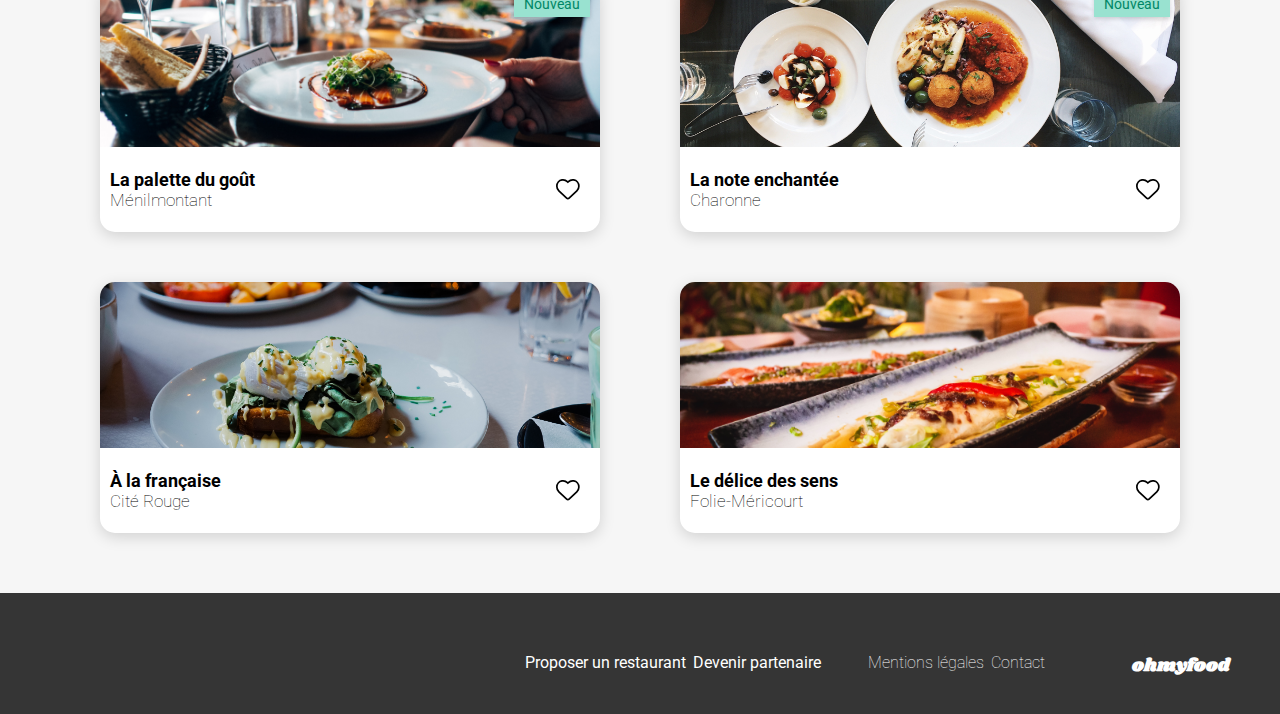
==== commit 7f6a18ee: "add the location section" ====
--- a/index.html
+++ b/index.html
@@ -24,6 +24,12 @@
     </header>
 
     <main>
+        <section class="location">
+            <i class="fa-solid fa-location-dot"></i>
+            <form action="#" method="GET">
+                <input class="input-location" type="text" name="location" id="location" placeholder="Paris, Belleville">
+            </form>
+        </section>
         <section class="research-and-advertising">
             <form action=""></form>
             <section class="advertising">
--- a/assets/css/style.css
+++ b/assets/css/style.css
@@ -122,7 +122,6 @@
 
 .favorite {
   height: 22px;
-  padding-top: -10px;
   fill: transparent;
   stroke-width: 40;
   stroke: black;
@@ -136,6 +135,17 @@
   }
   to {
     fill: black;
+  }
+}
+.favorite:not(:hover) {
+  animation: unfilling 0.25s linear forwards;
+}
+@keyframes unfilling {
+  from {
+    fill: black;
+  }
+  to {
+    fill: transparent;
   }
 }
 
@@ -163,6 +173,27 @@
   padding-top: 20px;
   padding-bottom: 10px;
 }
+/***** location *****/
+.location {
+  display: flex;
+  flex-direction: row;
+  align-items: center;
+  justify-content: center;
+  height: 50px;
+  background-color: #EAEAEA;
+  gap: 15px;
+  color: #353535;
+}
+.location .input-location {
+  font-size: 16px;
+  border: none;
+  background-color: #EAEAEA;
+  width: 115px;
+}
+.location .input-location::placeholder {
+  color: #353535;
+}
+
 /***** research & advertising *****/
 .research-and-advertising {
   display: flex;
@@ -551,7 +582,6 @@
 
 .favorite {
   height: 22px;
-  padding-top: -10px;
   fill: transparent;
   stroke-width: 40;
   stroke: black;
@@ -565,6 +595,17 @@
   }
   to {
     fill: black;
+  }
+}
+.favorite:not(:hover) {
+  animation: unfilling 0.25s linear forwards;
+}
+@keyframes unfilling {
+  from {
+    fill: black;
+  }
+  to {
+    fill: transparent;
   }
 }
 
@@ -583,6 +624,7 @@
 .big-button:hover {
   box-shadow: 0px 6px 12px 0px rgba(0, 0, 0, 0.3);
   opacity: 0.7;
+  transition: box-shadow 0.5s, opacity 0.5s;
 }
 
 .small-button {
@@ -723,7 +765,6 @@
 
 .favorite {
   height: 22px;
-  padding-top: -10px;
   fill: transparent;
   stroke-width: 40;
   stroke: black;
@@ -739,5 +780,16 @@
     fill: black;
   }
 }
+.favorite:not(:hover) {
+  animation: unfilling 0.25s linear forwards;
+}
+@keyframes unfilling {
+  from {
+    fill: black;
+  }
+  to {
+    fill: transparent;
+  }
+}
 
 /*# sourceMappingURL=style.css.map */
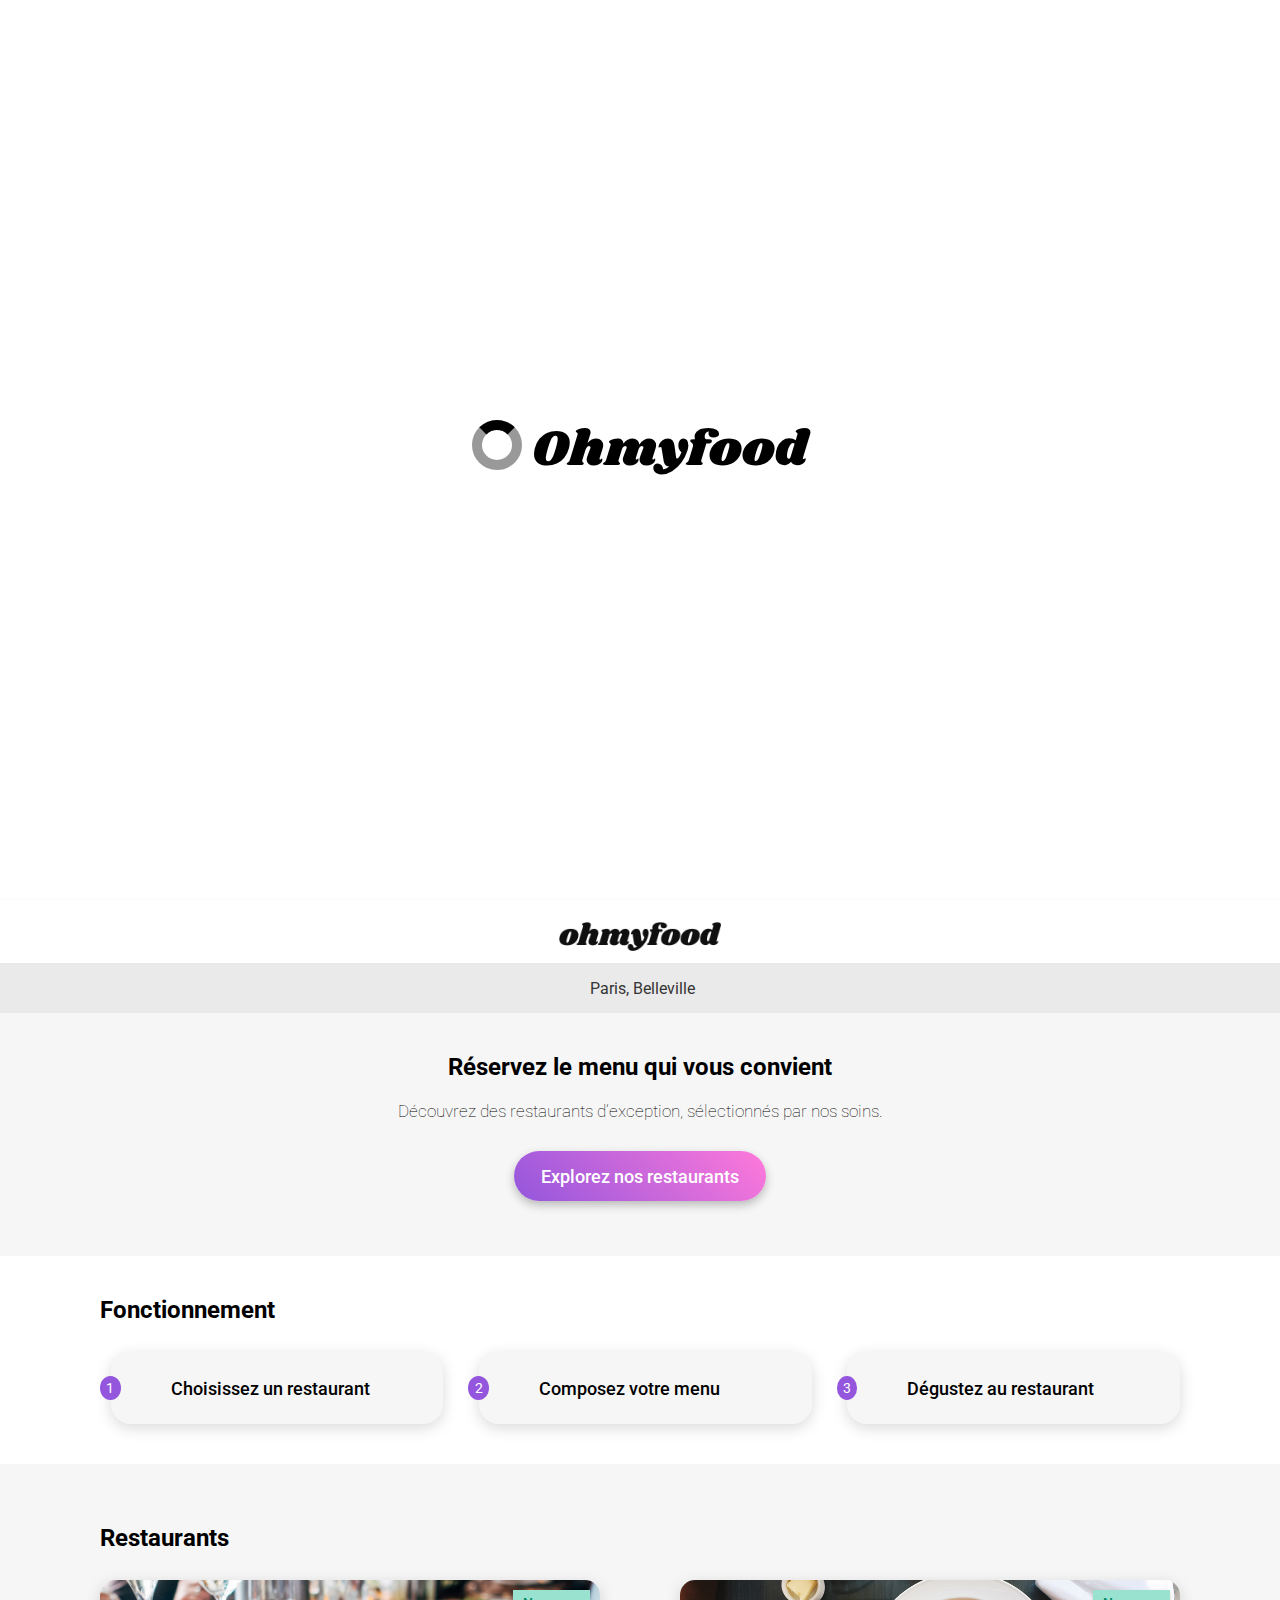
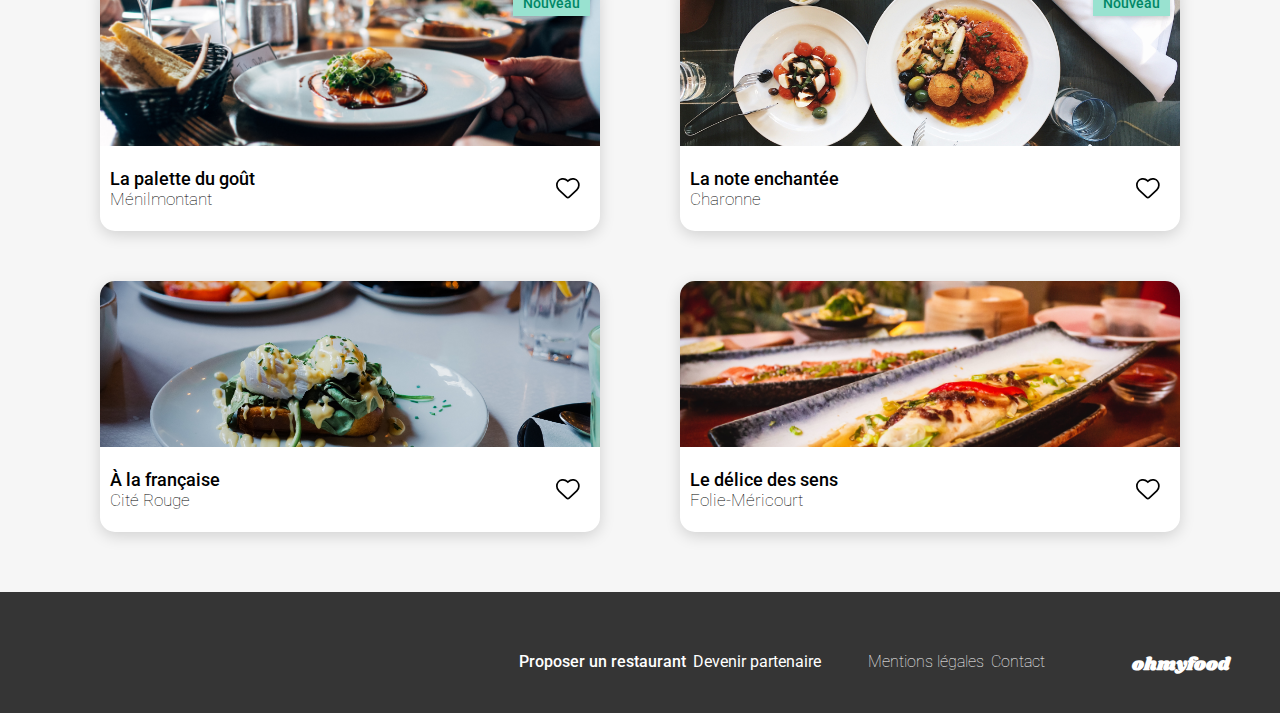
==== commit e911ce0c: "improve html for the W3H approval" ====
--- a/index.html
+++ b/index.html
@@ -24,15 +24,14 @@
     </header>
 
     <main>
-        <section class="location">
-            <i class="fa-solid fa-location-dot"></i>
-            <form action="#" method="GET">
-                <input class="input-location" type="text" name="location" id="location" placeholder="Paris, Belleville">
-            </form>
-        </section>
         <section class="research-and-advertising">
-            <form action=""></form>
-            <section class="advertising">
+            <div class="location">
+                <i class="fa-solid fa-location-dot"></i>
+                <form action="#" method="GET">
+                    <input class="input-location" type="text" name="location" id="location" placeholder="Paris, Belleville">
+                </form>
+            </div>
+            <div class="advertising">
                 <h1 class="advertising-title">
                     Réservez le menu qui vous convient
                 </h1>
@@ -42,47 +41,47 @@
                 <button class="big-button">
                     Explorez nos restaurants
                 </button>
-            </section>
+            </div>
         </section>
-        <section class="fonctionnement">
-            <div class="fonctionnement-box">
+        <div class="fonctionnement">
+            <section class="fonctionnement-box">
                 <h2 class="fonctionnement-title">
                     Fonctionnement
                 </h2>
                 <div class="fonctionnement-cards">
-                    <article class="fonctionnement-card">
+                    <div class="fonctionnement-card">
                         <div class="fonctionnement-card-number">1</div>
                         <div class="fonctionnement-card-content">
                             <i class="fa-solid fa-mobile-screen-button fonctionnement-icon"></i>
                             <p>Choisissez un restaurant</p>
                         </div>
-                    </article>
-                    <article class="fonctionnement-card">
+                    </div>
+                    <div class="fonctionnement-card">
                         <div class="fonctionnement-card-number">2</div>
                         <div class="fonctionnement-card-content">
                             <i class="fa-solid fa-list fonctionnement-icon"></i>
                             <p>Composez votre menu</p>
                         </div>
-                    </article>
-                    <article class="fonctionnement-card">
+                    </div>
+                    <div class="fonctionnement-card">
                         <div class="fonctionnement-card-number">3</div>
                         <div class="fonctionnement-card-content">
                             <i class="fa-solid fa-store fonctionnement-icon"></i>
                             <p>Dégustez au restaurant</p>
                         </div>
-                    </article>
+                    </div>
                 </div>
-            </div>
-        </section>
+            </section>
+        </div>
         <section class="restaurants">
             <div class="restaurants-box ">
                 <h2 class="restaurants-title">Restaurants</h2>
-            <section class="restaurants-cards">
+            <div class="restaurants-cards">
                 <article>
                     <a href="restaurants/la_palette_du_gout.html" class="restaurant-card">
                         <div class="restaurant-card-sup">
                             <img src="assets/images/restaurants/jay-wennington.jpg" alt="La photo d'un joli plat gastronomique avec du saumon" class="restaurant-card-sup-img">
-                            <button class="restaurant-card-sup-button small-button">Nouveau</button>
+                            <div class="restaurant-card-sup-button small-button">Nouveau</div>
                         </div>
                         <div class="restaurant-card-sub">
                             <div>
@@ -97,7 +96,7 @@
                     <a href="restaurants/la_note_enchantee.html" class="restaurant-card">
                         <div class="restaurant-card-sup">
                             <img src="assets/images/restaurants/stil.jpg" alt="La photo d'un joli plat gastronomique en sauce vu du dessus avec des pommes de terre" class="restaurant-card-sup-img">
-                            <button class="restaurant-card-sup-button small-button">Nouveau</button>
+                            <div class="restaurant-card-sup-button small-button">Nouveau</div>
                         </div>
                         <div class="restaurant-card-sub">
                             <div>
@@ -136,7 +135,7 @@
                         </div>
                     </a>
                 </article>
-            </section>
+            </div>
             </div>
         </section>
     </main>
--- a/assets/css/style.css
+++ b/assets/css/style.css
@@ -1,4 +1,4 @@
-/* General */
+/***** General *****/
 * {
   font-family: "Roboto", sans-serif;
   padding: 0%;
@@ -30,7 +30,9 @@
   color: inherit;
 }
 
-/* font-variables */
+/***** color *****/
+/***** drop-shadow *****/
+/***** font-variables *****/
 .title, .fonctionnement-box .fonctionnement-title, .advertising .advertising-title {
   font-size: 24px;
   font-weight: bold;
@@ -61,7 +63,7 @@
 
 .small-title, .big-button, .restaurant-card .restaurant-card-sub h3, .fonctionnement-card .fonctionnement-card-content {
   font-size: 18px;
-  font-weight: medium;
+  font-weight: 500;
 }
 
 .price {
@@ -69,9 +71,7 @@
   font-weight: bold;
 }
 
-/* color */
-/* drop-shadow */
-/* animations */
+/***** animations *****/
 .fadein1 {
   animation: fade-in 1.5s ease-in-out forwards;
 }
@@ -149,30 +149,6 @@
   }
 }
 
-/***** header *****/
-.header-ohmyfood {
-  height: 63px;
-  display: flex;
-  flex-direction: row;
-  align-items: center;
-  justify-content: center;
-  box-shadow: 0px 2px 4px 0px rgba(0, 0, 0, 0.15);
-  width: 100%;
-}
-.header-ohmyfood .header-arrow {
-  font-size: 16px;
-  width: 5%;
-  margin-left: 5%;
-}
-.header-ohmyfood .logo-part {
-  width: 90%;
-  text-align: center;
-}
-.header-ohmyfood .logo, .header-ohmyfood .logo-restaurant {
-  width: 162px;
-  padding-top: 20px;
-  padding-bottom: 10px;
-}
 /***** location *****/
 .location {
   display: flex;
@@ -180,14 +156,14 @@
   align-items: center;
   justify-content: center;
   height: 50px;
-  background-color: #EAEAEA;
+  background-color: #eaeaea;
   gap: 15px;
   color: #353535;
 }
 .location .input-location {
   font-size: 16px;
   border: none;
-  background-color: #EAEAEA;
+  background-color: #eaeaea;
   width: 115px;
 }
 .location .input-location::placeholder {
@@ -248,7 +224,7 @@
   align-items: center;
 }
 .fonctionnement-card .fonctionnement-card-number {
-  background-color: #9356DC;
+  background-color: #9356dc;
   height: 24px;
   width: 24px;
   border-radius: 50%;
@@ -273,7 +249,7 @@
   padding-left: 35px;
 }
 .fonctionnement-card .fonctionnement-card-content .fonctionnement-icon {
-  color: #7E7E7E;
+  color: #7e7e7e;
   padding-right: 25px;
 }
 
@@ -364,67 +340,8 @@
     width: 500px;
   }
 }
-/***** footer *****/
-.footer-ohmyfood {
-  display: flex;
-  flex-direction: column;
-  padding: 28px 0px;
-  gap: 7px;
-  color: white;
-  background-color: #353535;
-  width: 100%;
-  padding-left: 20px;
-}
-.footer-ohmyfood .footer-logo {
-  width: 95px;
-  margin-bottom: 13px;
-}
-.footer-ohmyfood .footer-logo svg {
-  fill: white;
-}
-.footer-ohmyfood .footer-ul-partnership {
-  display: flex;
-  flex-direction: column;
-  gap: 7px;
-  font-size: 16px;
-}
-.footer-ohmyfood .footer-ul-partnership .footer-ul-partnership-li {
-  display: flex;
-  flex-direction: row;
-  gap: 10px;
-  font-weight: medium;
-}
-.footer-ohmyfood .footer-ul-official {
-  display: flex;
-  flex-direction: column;
-  gap: 7px;
-  font-weight: lighter;
-}
-.footer-ohmyfood .footer-icon {
-  font-size: 13px;
-}
-
-@media (min-width: 1024px) {
-  .footer-ohmyfood {
-    flex-direction: row-reverse;
-    padding-top: 60px;
-    padding-bottom: 25px;
-  }
-  .footer-ohmyfood .footer-ul-partnership {
-    flex-direction: row;
-    order: 2;
-    padding-right: 40px;
-  }
-  .footer-ohmyfood .footer-ul-official {
-    flex-direction: row;
-    order: 1;
-    padding-right: 80px;
-  }
-  .footer-ohmyfood .footer-title {
-    padding-right: 60px;
-  }
-}
-/***** restaurant cart banner *****/
+/***** restaurant cart *****/
+/** restaurant cart banner **/
 .restaurant-cart-banner {
   height: 275px;
   width: 100%;
@@ -433,7 +350,7 @@
   position: relative;
 }
 
-/***** restaurant cart menu *****/
+/** restaurant cart menu **/
 .restaurant-cart-menu {
   display: flex;
   flex-direction: column;
@@ -476,7 +393,7 @@
   bottom: -5px;
   left: 0;
   width: 40px;
-  border-bottom: 3px solid #99E2D0;
+  border-bottom: 3px solid #99e2d0;
 }
 
 .restaurant-cart-menu-article-and-checking {
@@ -487,7 +404,7 @@
   display: none;
   width: 10%;
   color: white;
-  background-color: #99E2D0;
+  background-color: #99e2d0;
   border-radius: 0px 15px 15px 0px;
 }
 .restaurant-cart-menu-article-and-checking:hover .checking {
@@ -529,9 +446,48 @@
     width: 684px;
   }
 }
-/* color */
-/* drop-shadow */
-/* animations */
+/***** color *****/
+/***** drop-shadow *****/
+/***** font-variables *****/
+.title, .advertising .advertising-title, .fonctionnement-box .fonctionnement-title {
+  font-size: 24px;
+  font-weight: bold;
+}
+
+.restaurant-cart-menu-title {
+  font-family: "Shrikhand", serif;
+  font-size: 28px;
+  padding-right: 28px;
+}
+
+.footer-title {
+  font-family: "Shrikhand", serif;
+  font-size: 18px;
+  color: white;
+  margin-bottom: 10px;
+}
+
+.subcoment, .advertising .advertising-paragraph, .restaurant-card .restaurant-card-sub p {
+  font-size: 17px;
+  font-weight: lighter;
+}
+
+.subcoment-cart {
+  font-size: 15px;
+  font-weight: lighter;
+}
+
+.small-title, .big-button, .fonctionnement-card .fonctionnement-card-content, .restaurant-card .restaurant-card-sub h3 {
+  font-size: 18px;
+  font-weight: 500;
+}
+
+.price {
+  font-size: 15px;
+  font-weight: bold;
+}
+
+/***** animations *****/
 .fadein1 {
   animation: fade-in 1.5s ease-in-out forwards;
 }
@@ -609,12 +565,96 @@
   }
 }
 
-/** buttons **/
+/***** header *****/
+.header-ohmyfood {
+  height: 63px;
+  display: flex;
+  flex-direction: row;
+  align-items: center;
+  justify-content: center;
+  box-shadow: 0px 2px 4px 0px rgba(0, 0, 0, 0.15);
+  width: 100%;
+}
+.header-ohmyfood .header-arrow {
+  font-size: 16px;
+  width: 5%;
+  margin-left: 5%;
+}
+.header-ohmyfood .logo-part {
+  width: 90%;
+  text-align: center;
+}
+.header-ohmyfood .logo, .header-ohmyfood .logo-restaurant {
+  width: 162px;
+  padding-top: 20px;
+  padding-bottom: 10px;
+}
+/***** footer *****/
+.footer-ohmyfood {
+  display: flex;
+  flex-direction: column;
+  padding: 28px 0px;
+  gap: 7px;
+  color: white;
+  background-color: #353535;
+  width: 100%;
+  padding-left: 20px;
+}
+.footer-ohmyfood .footer-logo {
+  width: 95px;
+  margin-bottom: 13px;
+}
+.footer-ohmyfood .footer-logo svg {
+  fill: white;
+}
+.footer-ohmyfood .footer-ul-partnership {
+  display: flex;
+  flex-direction: column;
+  gap: 7px;
+  font-size: 16px;
+}
+.footer-ohmyfood .footer-ul-partnership .footer-ul-partnership-li {
+  display: flex;
+  flex-direction: row;
+  gap: 10px;
+  font-weight: 500;
+}
+.footer-ohmyfood .footer-ul-official {
+  display: flex;
+  flex-direction: column;
+  gap: 7px;
+  font-weight: lighter;
+}
+.footer-ohmyfood .footer-icon {
+  font-size: 13px;
+}
+
+@media (min-width: 1024px) {
+  .footer-ohmyfood {
+    flex-direction: row-reverse;
+    padding-top: 60px;
+    padding-bottom: 25px;
+  }
+  .footer-ohmyfood .footer-ul-partnership {
+    flex-direction: row;
+    order: 2;
+    padding-right: 40px;
+  }
+  .footer-ohmyfood .footer-ul-official {
+    flex-direction: row;
+    order: 1;
+    padding-right: 80px;
+  }
+  .footer-ohmyfood .footer-title {
+    padding-right: 60px;
+  }
+}
+/***** buttons *****/
 .big-button {
   font-size: 16px;
   color: white;
   height: 50px;
-  background: linear-gradient(45deg, #9356DC, #FF79DA);
+  background: linear-gradient(45deg, #9356dc, #ff79da);
   border-radius: 25px;
   padding: 0px 1.5em 0px 1.5em;
   border: none;
@@ -629,15 +669,15 @@
 
 .small-button {
   font-size: 14px;
-  font-weight: medium;
-  background: #99E2D0;
+  font-weight: 500;
+  background: #99e2d0;
   color: #008766;
   padding: 5px 10px;
   border: none;
   box-shadow: 0px 2px 4px 0px rgba(0, 0, 0, 0.15);
 }
 
-/**loader**/
+/*****loader*****/
 .loader-box {
   height: 100vh;
   width: 100vw;
@@ -712,9 +752,48 @@
     animation: spin 1s linear infinite;
   }
 }
-/* color */
-/* drop-shadow */
-/* animations */
+/***** color *****/
+/***** drop-shadow *****/
+/***** font-variables *****/
+.title, .advertising .advertising-title, .fonctionnement-box .fonctionnement-title {
+  font-size: 24px;
+  font-weight: bold;
+}
+
+.restaurant-cart-menu-title {
+  font-family: "Shrikhand", serif;
+  font-size: 28px;
+  padding-right: 28px;
+}
+
+.footer-title {
+  font-family: "Shrikhand", serif;
+  font-size: 18px;
+  color: white;
+  margin-bottom: 10px;
+}
+
+.subcoment, .advertising .advertising-paragraph, .restaurant-card .restaurant-card-sub p {
+  font-size: 17px;
+  font-weight: lighter;
+}
+
+.subcoment-cart {
+  font-size: 15px;
+  font-weight: lighter;
+}
+
+.small-title, .fonctionnement-card .fonctionnement-card-content, .restaurant-card .restaurant-card-sub h3, .big-button {
+  font-size: 18px;
+  font-weight: 500;
+}
+
+.price {
+  font-size: 15px;
+  font-weight: bold;
+}
+
+/***** animations *****/
 .fadein1 {
   animation: fade-in 1.5s ease-in-out forwards;
 }
